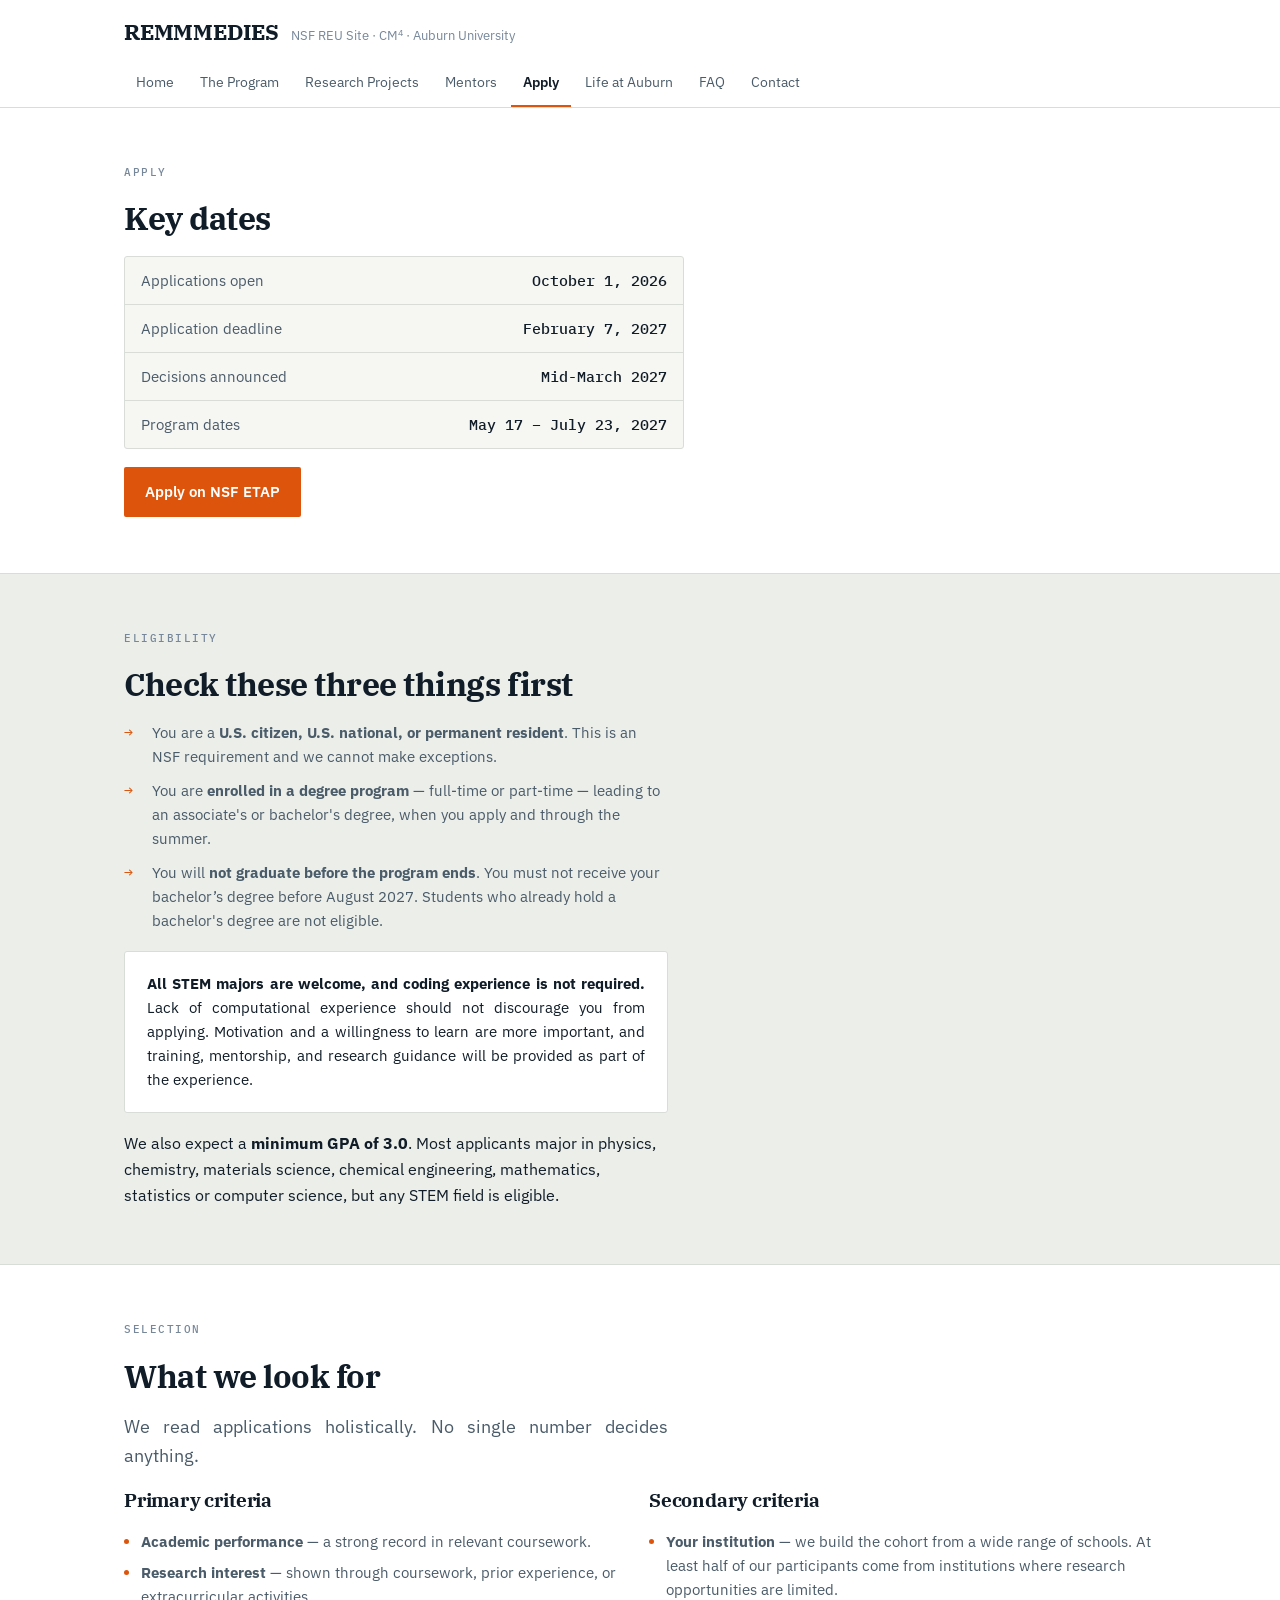
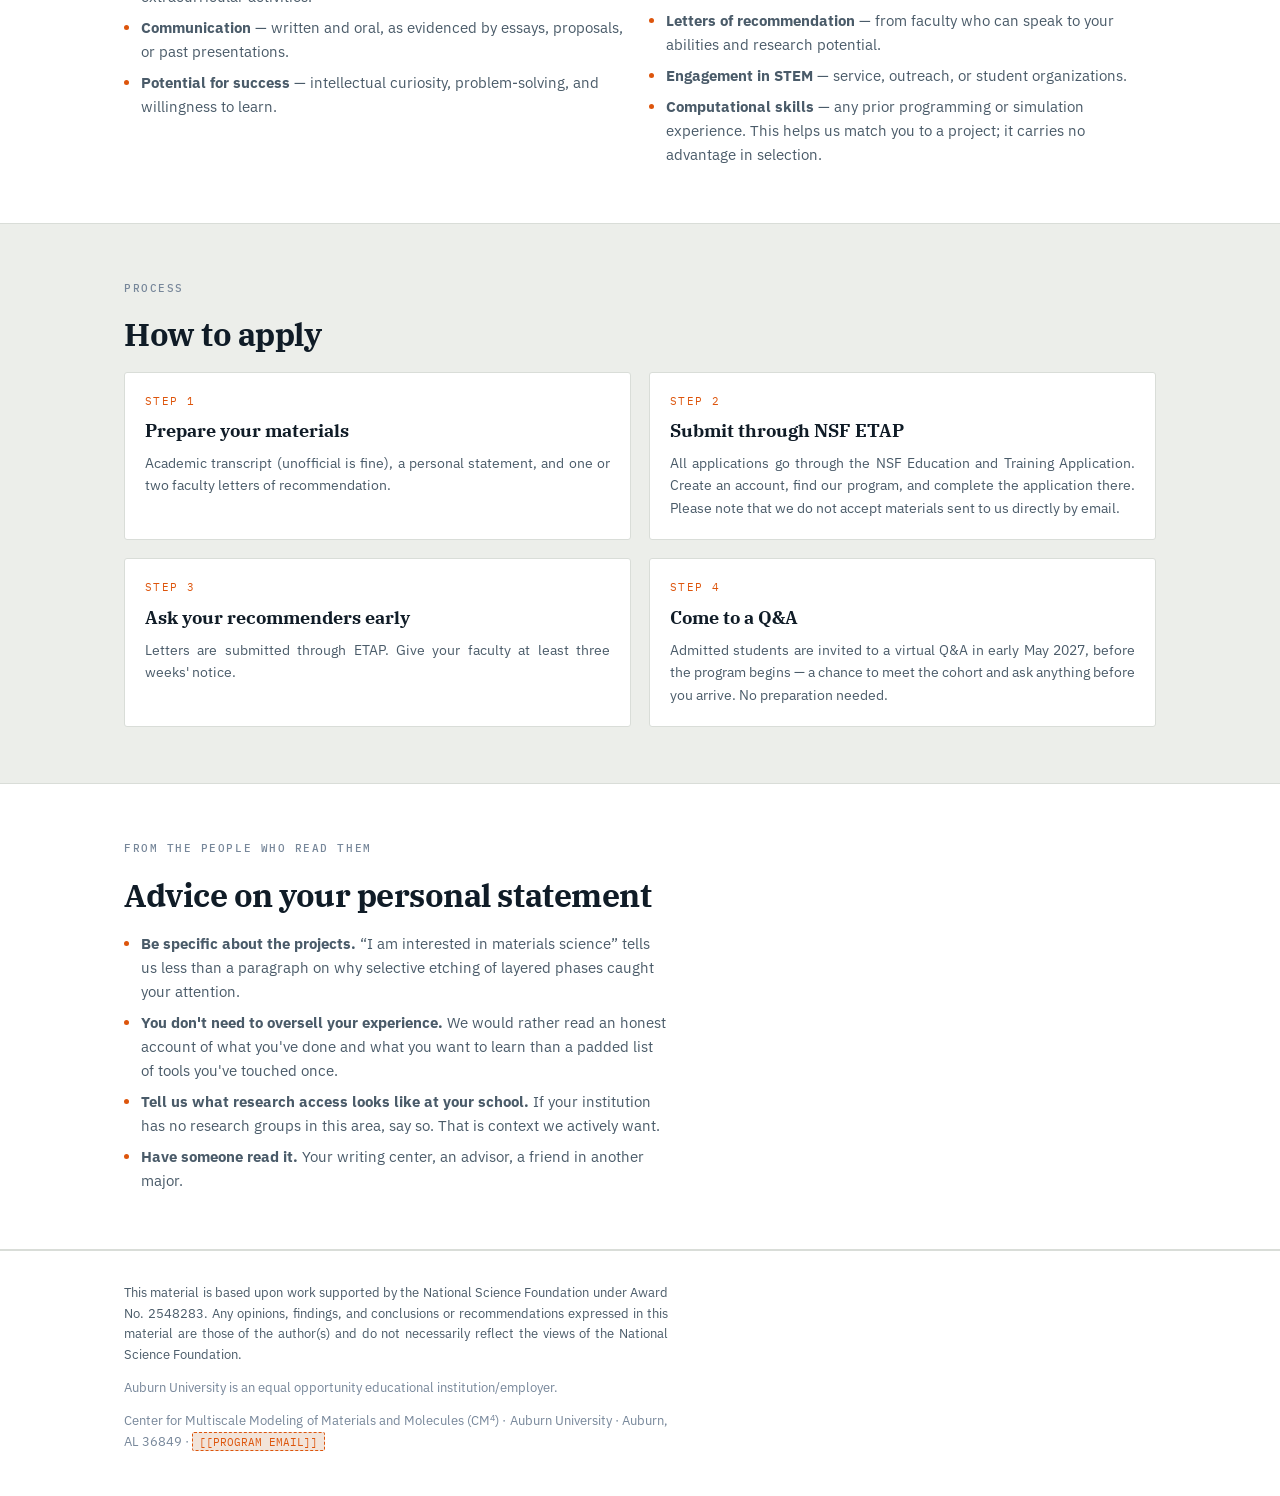
==== apply.html @ e607483a "Add files via upload" ====
<!doctype html>
<html lang="en">
<head>
<meta charset="utf-8">
<meta name="viewport" content="width=device-width, initial-scale=1">
<title>Apply · REMMMEDIES REU</title>
<meta name="description" content="Eligibility, selection criteria, key dates and how to apply through NSF ETAP.">
<meta property="og:title" content="Apply · REMMMEDIES REU">
<meta property="og:description" content="Eligibility, selection criteria, key dates and how to apply through NSF ETAP.">
<meta property="og:type" content="website">
<meta name="theme-color" content="#03244D">
<link rel="icon" href="assets/img/favicon.svg" type="image/svg+xml">
<link rel="preconnect" href="https://fonts.googleapis.com">
<link rel="preconnect" href="https://fonts.gstatic.com" crossorigin>
<link rel="stylesheet" href="https://fonts.googleapis.com/css2?family=IBM+Plex+Mono:wght@400;500;600&family=IBM+Plex+Sans:wght@400;500;600;700&family=IBM+Plex+Serif:wght@400;600;700&display=swap">
<link rel="stylesheet" href="assets/css/site.css">
</head>
<body>
<a class="skip" href="#main">Skip to content</a>
<header class="mast">
  <div class="mast-inner">
    <a class="brand" href="index.html">
      <span class="mark">REMMMEDIES</span>
      <span class="sub">NSF REU Site · CM<sup>4</sup> · Auburn University</span>
    </a>
    <nav class="tabs" aria-label="Main">
      <a href="index.html">Home</a>
      <a href="program.html">The Program</a>
      <a href="research.html">Research Projects</a>
      <a href="mentors.html">Mentors</a>
      <a href="apply.html" aria-current="page">Apply</a>
      <a href="life.html">Life at Auburn</a>
      <a href="faq.html">FAQ</a>
      <a href="contact.html">Contact</a>
    </nav>
  </div>
</header>
<main id="main">

<section class="band paper">
  <div class="wrap stack">
    <p class="eyebrow">Apply</p>
    <h1 class="sec">Key dates</h1>
    <div class="kv">
      <div><span class="k">Applications open</span><span class="v">October 1, 2026</span></div>
      <div><span class="k">Application deadline</span><span class="v">February 7, 2027</span></div>
      <div><span class="k">Decisions announced</span><span class="v">Mid-March 2027</span></div>
      <div><span class="k">Program dates</span><span class="v">May 17 &ndash; July 23, 2027</span></div>
    </div>
    <p><a class="btn btn-primary" href="[[ETAP LINK]]">Apply on NSF ETAP</a></p>
  </div>
</section>

<section class="band tint">
  <div class="wrap stack">
    <p class="eyebrow">Eligibility</p>
    <h2 class="sec">Check these three things first</h2>
    <ul class="tick">
      <li>You are a <strong>U.S. citizen, U.S. national, or permanent resident</strong>. This is an NSF requirement and we cannot make exceptions.</li>
      <li>You are <strong>enrolled in a degree program</strong> — full-time or part-time — leading to an associate's or bachelor's degree, when you apply and through the summer.</li>
      <li>You will <strong>not graduate before the program ends</strong>. You must not receive your bachelor&rsquo;s degree before August 2027. Students who already hold a bachelor's degree are not eligible.</li>
    </ul>
    <div class="callout narrow">
      <p><strong>All STEM majors are welcome, and coding experience is not required.</strong> Lack of computational experience should not discourage you from applying. Motivation and a willingness to learn are more important, and training, mentorship, and research guidance will be provided as part of the experience.</p>
    </div>
    <p class="narrow">We also expect a <strong>minimum GPA of 3.0</strong>. Most applicants major in physics, chemistry, materials science, chemical engineering, mathematics, statistics or computer science, but any STEM field is eligible.</p>
  </div>
</section>

<section class="band paper">
  <div class="wrap stack">
    <p class="eyebrow">Selection</p>
    <h2 class="sec">What we look for</h2>
    <p class="lede">We read applications holistically. No single number decides anything.</p>
    <div class="grid g2">
      <div class="stack">
        <h3 class="sub">Primary criteria</h3>
        <ul class="clean">
          <li><strong>Academic performance</strong> — a strong record in relevant coursework.</li>
          <li><strong>Research interest</strong> — shown through coursework, prior experience, or extracurricular activities.</li>
          <li><strong>Communication</strong> — written and oral, as evidenced by essays, proposals, or past presentations.</li>
          <li><strong>Potential for success</strong> — intellectual curiosity, problem-solving, and willingness to learn.</li>
        </ul>
      </div>
      <div class="stack">
        <h3 class="sub">Secondary criteria</h3>
        <ul class="clean">
          <li><strong>Your institution</strong> — we build the cohort from a wide range of schools. At least half of our participants come from institutions where research opportunities are limited.</li>
          <li><strong>Letters of recommendation</strong> — from faculty who can speak to your abilities and research potential.</li>
          <li><strong>Engagement in STEM</strong> — service, outreach, or student organizations.</li>
          <li><strong>Computational skills</strong> — any prior programming or simulation experience. This helps us match you to a project; it carries no advantage in selection.</li>
        </ul>
      </div>
    </div>
  </div>
</section>

<section class="band tint">
  <div class="wrap stack">
    <p class="eyebrow">Process</p>
    <h2 class="sec">How to apply</h2>
    <div class="grid g2">
      <div class="proj"><p class="num">STEP 1</p><h3>Prepare your materials</h3><p class="d">Academic transcript (unofficial is fine), a personal statement, and one or two faculty letters of recommendation.</p></div>
      <div class="proj"><p class="num">STEP 2</p><h3>Submit through NSF ETAP</h3><p class="d">All applications go through the NSF Education and Training Application. Create an account, find our program, and complete the application there. Please note that we do not accept materials sent to us directly by email.</p></div>
      <div class="proj"><p class="num">STEP 3</p><h3>Ask your recommenders early</h3><p class="d">Letters are submitted through ETAP. Give your faculty at least three weeks' notice.</p></div>
      <div class="proj"><p class="num">STEP 4</p><h3>Come to a Q&amp;A</h3><p class="d">Admitted students are invited to a virtual Q&amp;A in early May 2027, before the program begins &mdash; a chance to meet the cohort and ask anything before you arrive. No preparation needed.</p></div>
    </div>
  </div>
</section>

<section class="band paper">
  <div class="wrap stack narrow">
    <p class="eyebrow">From the people who read them</p>
    <h2 class="sec">Advice on your personal statement</h2>
    <ul class="clean">
      <li><strong>Be specific about the projects.</strong> &ldquo;I am interested in materials science&rdquo; tells us less than a paragraph on why selective etching of layered phases caught your attention.</li>
      <li><strong>You don't need to oversell your experience.</strong> We would rather read an honest account of what you've done and what you want to learn than a padded list of tools you've touched once.</li>
      <li><strong>Tell us what research access looks like at your school.</strong> If your institution has no research groups in this area, say so. That is context we actively want.</li>
      <li><strong>Have someone read it.</strong> Your writing center, an advisor, a friend in another major.</li>
    </ul>
  </div>
</section>
</main>
<footer class="site">
  <div class="wrap">
    <p class="ack">This material is based upon work supported by the National Science Foundation under Award No. 2548283. Any opinions, findings, and conclusions or recommendations expressed in this material are those of the author(s) and do not necessarily reflect the views of the National Science Foundation.</p>
    <p>Auburn University is an equal opportunity educational institution/employer.</p>
    <p>Center for Multiscale Modeling of Materials and Molecules (CM<sup>4</sup>) · Auburn University · Auburn, AL 36849 · <span class="ph">[[PROGRAM EMAIL]]</span></p>
  </div>
</footer>
</body>
</html>
---- assets/css/site.css ----
/* ==========================================================================
   REMMMEDIES REU — site styles
   Palette: Auburn navy #03244D, Auburn orange #DD550C, cool-neutral grounds.
   Type:    IBM Plex Serif (headings) / IBM Plex Sans (body) / IBM Plex Mono (data)
   Themes:  light by default, dark via prefers-color-scheme.
   ========================================================================== */

:root{
  --ground:#F6F6F3;
  --surface:#FFFFFF;
  --surface-2:#ECEEEA;
  --ink:#101C27;
  --ink-2:#4A5B69;
  --ink-3:#77879A;
  --navy:#03244D;
  --orange:#DD550C;
  --orange-hover:#C44A09;
  --orange-soft:#F2E4DA;
  --rule:#D9DDD8;
  --rule-strong:#B9C0BC;
  --hero-bg:#03244D;
  --link:#0C3A73;
  --maxw:1080px;
  /* one shared measure for every column of running text, so the text
     column is the same width on every page regardless of type size */
  --measure:34rem;
}

@media (prefers-color-scheme: dark){
  :root{
    --ground:#0B131A;
    --surface:#121C25;
    --surface-2:#182430;
    --ink:#E7ECEF;
    --ink-2:#A8B6C1;
    --ink-3:#7D8D9B;
    --navy:#8FB6E8;
    --orange:#FF8447;
    --orange-hover:#FF9A67;
    --orange-soft:#33221A;
    --rule:#243441;
    --rule-strong:#33475A;
    --hero-bg:#0A1E33;
    --link:#8FB6E8;
  }
}

*{box-sizing:border-box}

html{scroll-behavior:smooth}
@media (prefers-reduced-motion:reduce){
  html{scroll-behavior:auto}
  *{animation:none !important;transition:none !important}
}

body{
  margin:0;
  background:var(--ground);
  color:var(--ink);
  font-family:"IBM Plex Sans",-apple-system,BlinkMacSystemFont,"Segoe UI",Roboto,sans-serif;
  font-size:16px;
  line-height:1.6;
  -webkit-font-smoothing:antialiased;
}

h1,h2,h3,h4{
  font-family:"IBM Plex Serif",Georgia,"Times New Roman",serif;
  margin:0;line-height:1.2;text-wrap:balance;
}
p{margin:0}
img{max-width:100%;height:auto}

a{color:var(--link);text-decoration-thickness:1px;text-underline-offset:2px}
a:hover{text-decoration-thickness:2px}

:focus-visible{outline:2px solid var(--orange);outline-offset:3px;border-radius:2px}

.visually-hidden{
  position:absolute;width:1px;height:1px;padding:0;margin:-1px;
  overflow:hidden;clip:rect(0 0 0 0);white-space:nowrap;border:0;
}

.skip{
  position:absolute;left:-9999px;top:0;z-index:100;
  background:var(--orange);color:#fff;padding:10px 16px;font-weight:600;
}
.skip:focus{left:0}

/* Superscripts (CM4) sit inline without disturbing line height. */
sup{font-size:.72em;line-height:0;vertical-align:.42em}

/* ---------- layout helpers ---------- */
.wrap{max-width:var(--maxw);margin:0 auto;padding:0 24px}
.stack{display:flex;flex-direction:column;gap:18px}
.narrow{max-width:var(--measure)}
/* .narrow applied to the container itself would shrink .wrap and centre the
   whole section, pushing it inward from every other section's left edge.
   Keep the container full width and constrain its children instead. */
.wrap.narrow{max-width:var(--maxw)}
.wrap.narrow > *{max-width:var(--measure)}
.grid{display:grid;gap:18px}
.g2{grid-template-columns:1fr}
.g3{grid-template-columns:1fr}
.g4{grid-template-columns:repeat(2,1fr)}
@media(min-width:700px){
  .g2{grid-template-columns:1fr 1fr}
  .g3{grid-template-columns:repeat(3,1fr)}
}
@media(min-width:900px){
  .g4{grid-template-columns:repeat(4,1fr)}
}

.eyebrow{
  font-family:"IBM Plex Mono",ui-monospace,SFMono-Regular,Menlo,monospace;
  font-size:11px;font-weight:500;letter-spacing:.14em;
  text-transform:uppercase;color:var(--ink-3);
}
h1.sec,h2.sec{font-size:clamp(24px,3.2vw,32px);letter-spacing:-.015em}
h3.sub{font-size:19px;letter-spacing:-.01em}
.lede{font-size:18px;color:var(--ink-2);max-width:var(--measure)}
.fineprint{font-size:13px;color:var(--ink-3)}

/* Running prose is justified with hyphenation on, so every text block has the
   same flush right edge and blocks read as the same size page to page.
   Headings, labels, nav, tables and mono text stay ragged. */
.lede,
.narrow p,
.point p,
.proj .d,
.callout p,
details.faq p,
details.projdet p,
footer.site p{
  text-align:justify;
  text-justify:inter-word;
  hyphens:auto;
  -webkit-hyphens:auto;
}

/* ---------- masthead ---------- */
.mast{
  background:var(--surface);
  border-bottom:1px solid var(--rule);
  position:sticky;top:0;z-index:20;
}
.mast-inner{
  max-width:var(--maxw);margin:0 auto;padding:14px 24px 0;
  display:flex;flex-direction:column;gap:12px;
}
.brand{
  display:flex;align-items:baseline;gap:12px;flex-wrap:wrap;
  text-decoration:none;color:inherit;
}
.brand:hover{text-decoration:none}
.brand .mark{
  font-family:"IBM Plex Serif",serif;font-weight:700;font-size:22px;
  letter-spacing:-.01em;color:var(--ink);
}
.brand .sub{font-size:12.5px;color:var(--ink-3)}

nav.tabs{display:flex;gap:2px;overflow-x:auto;scrollbar-width:none;-webkit-overflow-scrolling:touch}
nav.tabs::-webkit-scrollbar{display:none}
nav.tabs a{
  font-size:14px;color:var(--ink-2);text-decoration:none;
  padding:10px 12px 11px;white-space:nowrap;
  border-bottom:2px solid transparent;
}
nav.tabs a:hover{color:var(--ink);text-decoration:none}
nav.tabs a[aria-current="page"]{color:var(--ink);border-bottom-color:var(--orange);font-weight:600}

/* ---------- bands ---------- */
.band{padding:56px 0;border-bottom:1px solid var(--rule)}
.band.tint{background:var(--surface-2)}
.band.paper{background:var(--surface)}

/* ---------- hero ---------- */
.hero{background:var(--hero-bg);border-bottom:1px solid var(--rule)}
.hero-inner{
  max-width:var(--maxw);margin:0 auto;padding:52px 24px 44px;
  display:grid;gap:34px;grid-template-columns:1fr;
}
@media(min-width:900px){
  .hero-inner{grid-template-columns:1.15fr .85fr;align-items:center;padding:64px 24px 56px}
}
.hero .eyebrow{color:#93B4D8}
.hero h1{font-size:clamp(38px,6vw,62px);letter-spacing:-.03em;color:#fff;line-height:1.02;margin-top:10px}
.hero .tag{font-size:19px;color:#CBDAEA;max-width:46ch;margin-top:14px}

.factline{
  display:flex;flex-wrap:wrap;gap:8px 10px;margin-top:22px;
  font-family:"IBM Plex Mono",monospace;font-size:12.5px;color:#A9C4DE;
}
.factline > span{background:rgba(255,255,255,.08);padding:5px 10px;border-radius:2px}
.hero .factline .ph{background:rgba(221,85,12,.18);color:#FFB489;border-color:#FFB489}

.cta-row{display:flex;flex-wrap:wrap;gap:12px;margin-top:26px}

.btn{
  display:inline-block;font-size:14.5px;font-weight:600;font-family:inherit;
  padding:12px 20px;border-radius:2px;text-decoration:none;
  border:1px solid transparent;cursor:pointer;
}
.btn:hover{text-decoration:none}
.btn-primary{background:var(--orange);color:#fff}
.btn-primary:hover{background:var(--orange-hover);color:#fff}
.btn-ghost{background:transparent;color:#fff;border-color:rgba(255,255,255,.45)}
.btn-ghost:hover{background:rgba(255,255,255,.1);color:#fff}

/* ---------- hero artwork ---------- */
.heroart{margin:0;display:flex;flex-direction:column;gap:10px}
.heroart img{
  display:block;width:100%;height:auto;border-radius:3px;
  border:1px solid rgba(255,255,255,.14);
  box-shadow:0 18px 40px -22px rgba(0,0,0,.75);
}
.heroart figcaption{
  font-family:"IBM Plex Mono",monospace;font-size:11.5px;line-height:1.5;
  color:#8FAECD;
}

/* ---------- scale ladder ---------- */
.ladder{
  border:1px solid rgba(255,255,255,.16);
  background:rgba(255,255,255,.04);
  padding:20px;border-radius:3px;
}
.ladder .cap{
  font-family:"IBM Plex Mono",monospace;font-size:10.5px;letter-spacing:.12em;
  text-transform:uppercase;color:#8FAECD;margin-bottom:14px;
}
.rung{
  display:grid;grid-template-columns:74px 1fr;gap:12px;align-items:center;
  padding:9px 0;border-top:1px solid rgba(255,255,255,.1);
}
.rung:first-of-type{border-top:0}
.rung .u{font-family:"IBM Plex Mono",monospace;font-size:11.5px;color:#8FAECD;text-align:right}
.rung .m{font-size:13.5px;color:#E4EDF6}
.rung .m em{
  display:block;font-style:normal;font-size:11.5px;color:#93B4D8;
  font-family:"IBM Plex Mono",monospace;
}

/* ---------- stats ---------- */
.stat{border-top:2px solid var(--orange);padding-top:12px;display:flex;flex-direction:column}
.stat .n{
  font-family:"IBM Plex Serif",serif;font-size:30px;font-weight:700;
  letter-spacing:-.02em;font-variant-numeric:tabular-nums;
}
.stat .l{font-size:13.5px;color:var(--ink-2);margin-top:2px}

/* ---------- points ---------- */
.point{display:flex;flex-direction:column;gap:7px}
.point h3{font-size:18px;letter-spacing:-.01em}
.point p{font-size:14.5px;color:var(--ink-2)}

/* ---------- project / step cards ---------- */
.proj{
  background:var(--surface);border:1px solid var(--rule);border-radius:3px;
  padding:20px;display:flex;flex-direction:column;gap:10px;
}
.band.paper .proj{background:var(--ground)}
.proj .num{font-family:"IBM Plex Mono",monospace;font-size:11px;letter-spacing:.12em;color:var(--orange)}
.proj h3{font-size:17.5px;line-height:1.25}
.proj .who{font-size:13px;color:var(--ink-2)}
.proj .meth{font-family:"IBM Plex Mono",monospace;font-size:11.5px;color:var(--ink-3);line-height:1.5}
.proj .d{font-size:14px;color:var(--ink-2)}

/* Uniform card headers: reserve two lines for the title, the mentor list and
   the methods line, so every collapsed card is the same height and the
   "Project details" toggles line up across the grid. */
.projgrid .proj h3{min-height:2.5em}
.projgrid .proj .who{min-height:3.2em}
.projgrid .proj .meth{min-height:3em}
.projgrid .proj > details{margin-top:auto}

/* Project cards size to their own content, so expanding one does not stretch
   its neighbour in the same grid row. */
.projgrid{align-items:start}

/* Collapsible project descriptions — native <details>, no JavaScript. */
details.projdet summary{
  cursor:pointer;list-style:none;
  display:inline-flex;align-items:center;gap:7px;
  font-family:"IBM Plex Mono",monospace;font-size:11px;font-weight:500;
  letter-spacing:.12em;text-transform:uppercase;color:var(--orange);
  padding:2px 0;
}
details.projdet summary::-webkit-details-marker{display:none}
details.projdet summary::after{
  content:"+";font-size:15px;line-height:1;font-weight:400;
  position:relative;top:-1px;
}
details.projdet[open] summary::after{content:"\2013"}
details.projdet summary:hover{text-decoration:underline;text-underline-offset:3px}
details.projdet[open] summary{margin-bottom:12px}
details.projdet .d + .d{margin-top:10px}

/* ---------- people ---------- */
.peoplecol{display:flex;flex-direction:column}
.person{display:flex;gap:14px;align-items:flex-start;padding:14px 0;border-top:1px solid var(--rule)}
.person:first-child{border-top:0}
.avatar{
  width:44px;height:44px;flex:none;border-radius:50%;
  background:var(--surface-2);border:1px solid var(--rule-strong);
  display:grid;place-items:center;
  font-family:"IBM Plex Mono",monospace;font-size:13px;font-weight:600;color:var(--ink-3);
}
.band.tint .avatar{background:var(--surface)}
.pbody{display:flex;flex-direction:column}
.person .nm{font-weight:600;font-size:15px}
.person .rl{font-size:13px;color:var(--ink-3)}
.person .bi{font-size:13.5px;color:var(--ink-2);margin-top:4px}

.lead-card{
  background:var(--surface);border:1px solid var(--rule);
  border-left:3px solid var(--orange);border-radius:2px;padding:16px 18px;
}
.lead-card .nm{font-weight:600;font-size:15px}
.lead-card .role{
  color:var(--orange);font-family:"IBM Plex Mono",monospace;font-size:11.5px;
  letter-spacing:.08em;text-transform:uppercase;margin:4px 0 8px;
}
.lead-card .bi{font-size:13.5px;color:var(--ink-2)}

/* ---------- tables ---------- */
.tablewrap{overflow-x:auto;border:1px solid var(--rule);border-radius:3px;background:var(--surface)}
.band.paper .tablewrap{background:var(--ground)}
table{border-collapse:collapse;width:100%;min-width:600px;font-size:14px}
th,td{text-align:left;padding:10px 14px;border-bottom:1px solid var(--rule);vertical-align:top}
thead th{
  font-family:"IBM Plex Mono",monospace;font-size:11px;letter-spacing:.1em;
  text-transform:uppercase;color:var(--ink-3);font-weight:500;background:var(--surface-2);
}
tbody tr:last-child td{border-bottom:0}
td.wk{font-family:"IBM Plex Mono",monospace;color:var(--ink-3);font-variant-numeric:tabular-nums;width:64px}

/* ---------- key / value ---------- */
.kv{
  border:1px solid var(--rule);border-radius:3px;background:var(--surface);
  max-width:560px;display:flex;flex-direction:column;
}
.band.paper .kv{background:var(--ground)}
.kv > div{
  display:flex;justify-content:space-between;gap:16px;
  padding:12px 16px;border-bottom:1px solid var(--rule);font-size:14.5px;
}
.kv > div:last-child{border-bottom:0}
.kv .k{color:var(--ink-2)}
.kv .v{font-family:"IBM Plex Mono",monospace;font-weight:500;text-align:right}

/* ---------- lists ---------- */
ul.clean{margin:0;padding-left:1.1em;display:flex;flex-direction:column;gap:7px;font-size:15px;color:var(--ink-2)}
ul.clean li::marker{color:var(--orange)}

ul.tick{list-style:none;margin:0;padding:0;display:flex;flex-direction:column;gap:10px;font-size:15px;max-width:var(--measure)}
ul.tick li{position:relative;padding-left:28px;color:var(--ink-2)}
ul.tick li::before{
  content:"\2192";position:absolute;left:0;top:0;
  color:var(--orange);font-family:"IBM Plex Mono",monospace;
}

/* ---------- callouts ---------- */
.callout{background:var(--surface);border:1px solid var(--rule);border-radius:3px;padding:20px 22px;font-size:15px}
.band.paper .callout{background:var(--ground)}
.callout.warm{background:var(--orange-soft);border-color:transparent;color:var(--ink)}
.callout .d{font-size:14px;color:var(--ink-2);margin-top:10px}
.bigmono{font-size:19px;font-family:"IBM Plex Mono",monospace;margin-top:6px;display:inline-block}
.addr{font-size:14.5px;color:var(--ink-2);margin-top:6px}

/* ---------- FAQ ---------- */
.faqlist{max-width:var(--measure)}
details.faq{border-bottom:1px solid var(--rule)}
details.faq summary{
  cursor:pointer;padding:14px 0;font-weight:600;font-size:15.5px;list-style:none;
  display:flex;justify-content:space-between;gap:16px;align-items:baseline;
}
details.faq summary::-webkit-details-marker{display:none}
details.faq summary::after{
  content:"+";font-family:"IBM Plex Mono",monospace;color:var(--orange);
  font-weight:400;font-size:17px;
}
details.faq[open] summary::after{content:"\2013"}
details.faq p{padding:0 0 16px;font-size:14.5px;color:var(--ink-2)}

/* ---------- CTA band ---------- */
.ctaband{background:var(--hero-bg);padding:48px 0;text-align:center}
.ctaband .wrap{align-items:center}
.ctaband h2{color:#fff;font-size:26px}
.ctaband p{color:#BCD1E6;font-size:15px}

/* ---------- placeholders ----------
   Every [[TOKEN]] left in the site is wrapped in .ph so it is impossible to
   miss. Delete this rule once all placeholders are filled in — or better,
   just make sure none remain.                                              */
.ph{
  font-family:"IBM Plex Mono",monospace;font-size:.88em;
  background:var(--orange-soft);color:var(--orange);
  padding:1px 6px;border-radius:2px;border:1px dashed var(--orange);
  white-space:nowrap;
}

/* ---------- footer ---------- */
footer.site{
  background:var(--surface);border-top:1px solid var(--rule);
  padding:32px 0 44px;font-size:13px;color:var(--ink-3);
}
footer.site .wrap{display:flex;flex-direction:column;gap:12px}
footer.site p{max-width:var(--measure)}
footer.site .ack{color:var(--ink-2)}

/* ---------- 404 ---------- */
.notfound{padding:90px 0;text-align:center}
.notfound h1{font-size:clamp(30px,6vw,52px);letter-spacing:-.02em}
.notfound p{color:var(--ink-2);margin-top:12px}
.notfound .cta-row{justify-content:center}

/* ---------- print ---------- */
@media print{
  .mast,.ctaband,.skip{display:none}
  body{background:#fff;color:#000}
  .band{border:0;padding:20px 0}
}
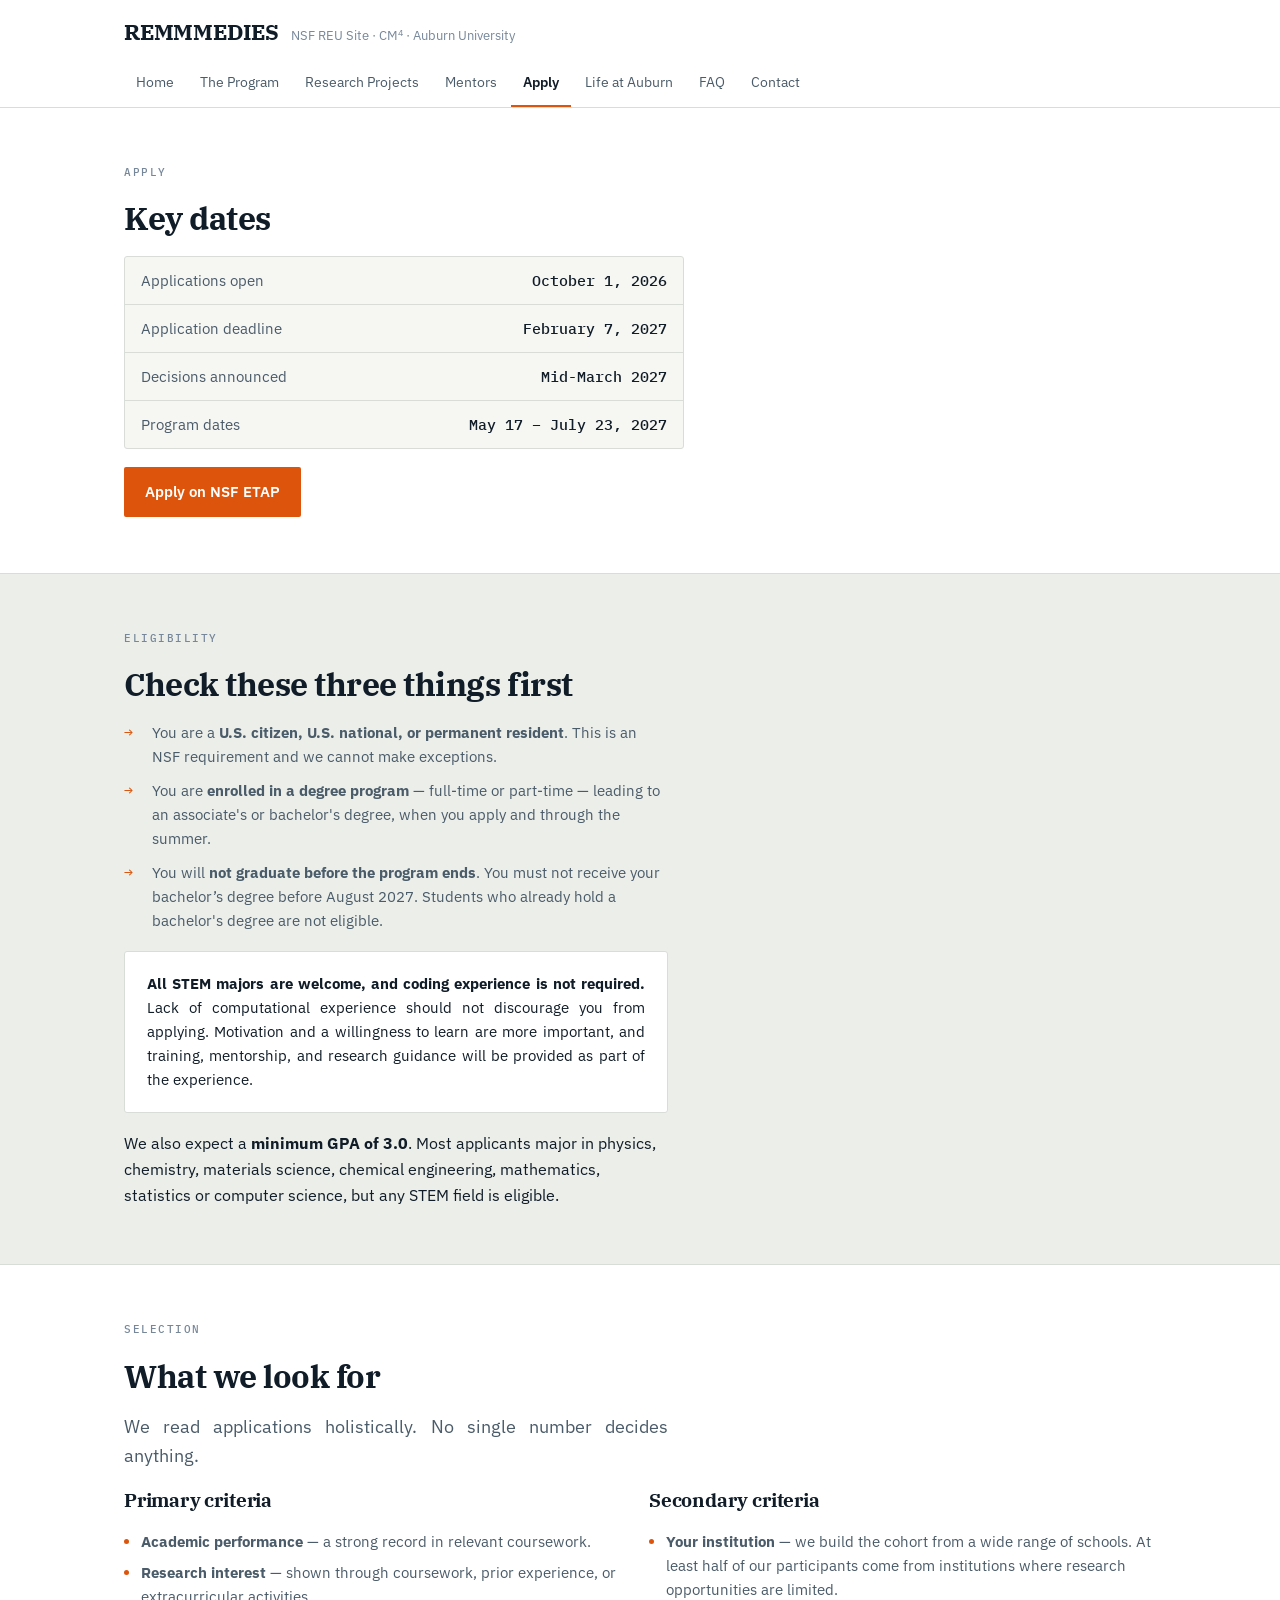
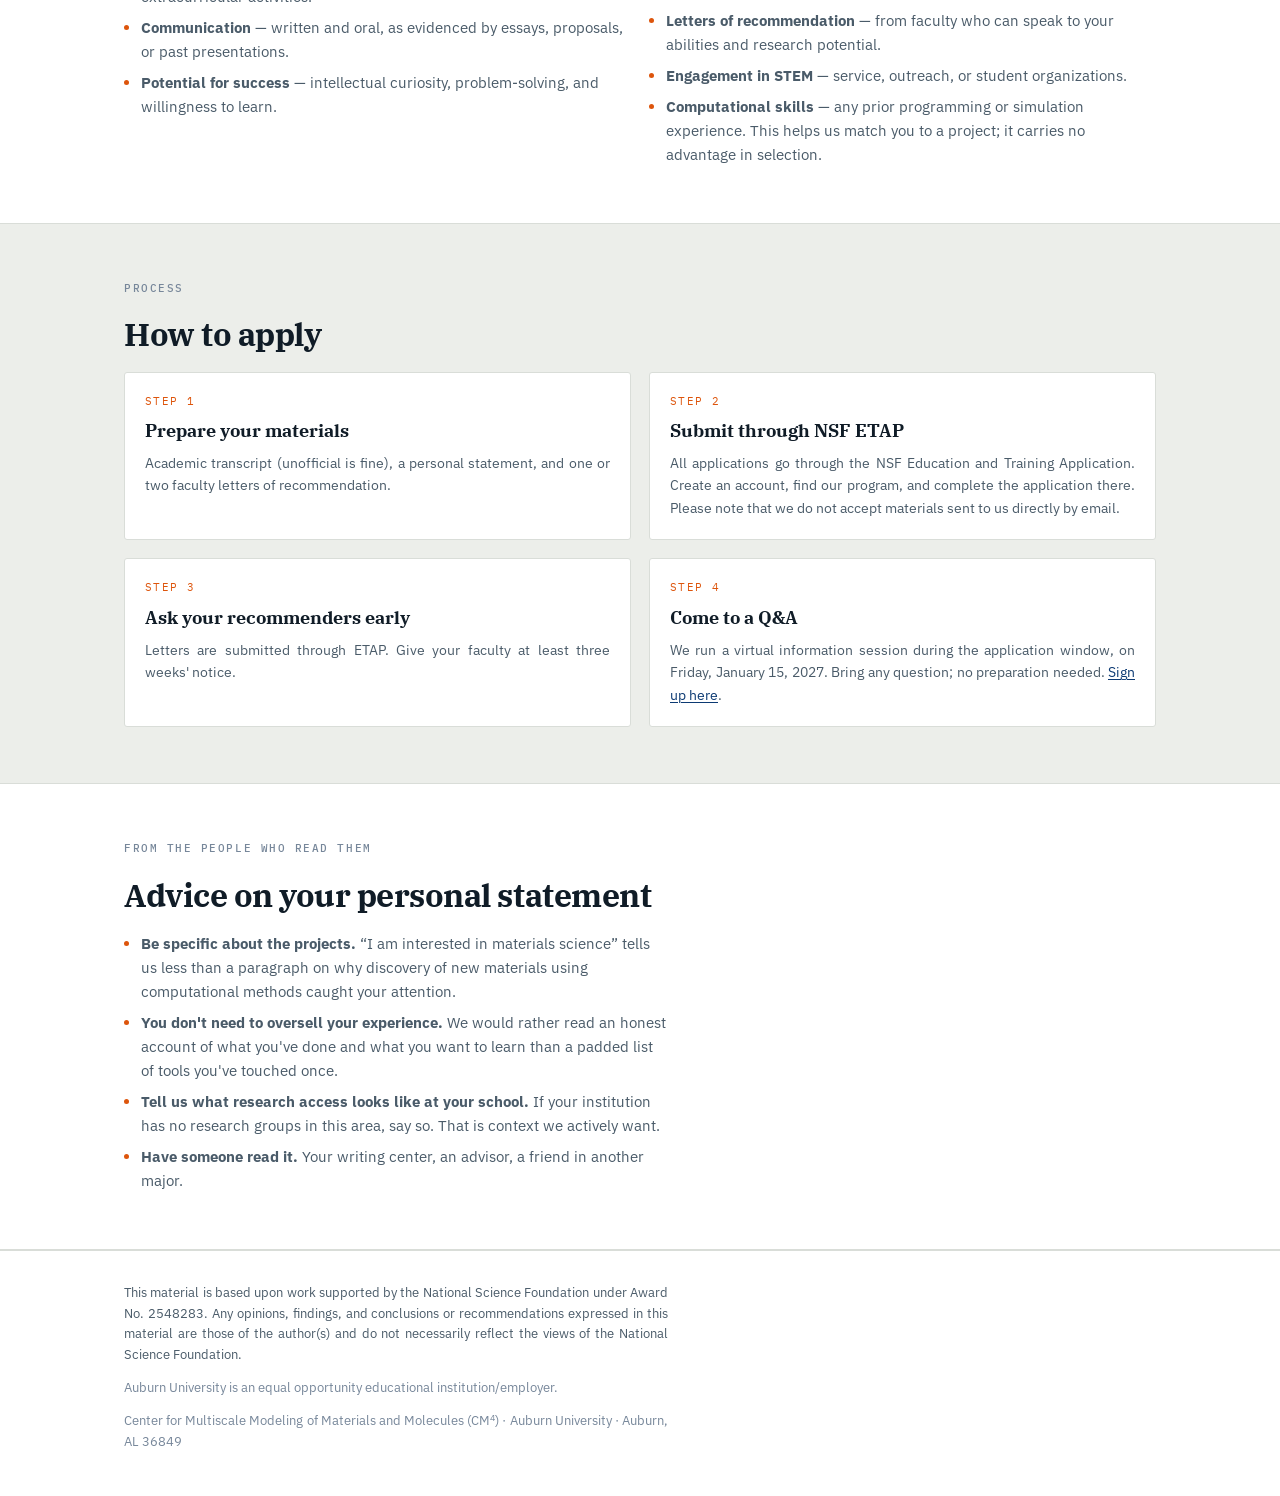
==== commit a27be987: "Add files via upload" ====
--- a/apply.html
+++ b/apply.html
@@ -103,7 +103,7 @@
       <div class="proj"><p class="num">STEP 1</p><h3>Prepare your materials</h3><p class="d">Academic transcript (unofficial is fine), a personal statement, and one or two faculty letters of recommendation.</p></div>
       <div class="proj"><p class="num">STEP 2</p><h3>Submit through NSF ETAP</h3><p class="d">All applications go through the NSF Education and Training Application. Create an account, find our program, and complete the application there. Please note that we do not accept materials sent to us directly by email.</p></div>
       <div class="proj"><p class="num">STEP 3</p><h3>Ask your recommenders early</h3><p class="d">Letters are submitted through ETAP. Give your faculty at least three weeks' notice.</p></div>
-      <div class="proj"><p class="num">STEP 4</p><h3>Come to a Q&amp;A</h3><p class="d">Admitted students are invited to a virtual Q&amp;A in early May 2027, before the program begins &mdash; a chance to meet the cohort and ask anything before you arrive. No preparation needed.</p></div>
+      <div class="proj"><p class="num">STEP 4</p><h3>Come to a Q&amp;A</h3><p class="d">We run a virtual information session during the application window, on Friday, January 15, 2027. Bring any question; no preparation needed. <a href="https://auburn.qualtrics.com/jfe/form/SV_bDFC5hI9jSDScSy">Sign up here</a>.</p></div>
     </div>
   </div>
 </section>
@@ -113,7 +113,7 @@
     <p class="eyebrow">From the people who read them</p>
     <h2 class="sec">Advice on your personal statement</h2>
     <ul class="clean">
-      <li><strong>Be specific about the projects.</strong> &ldquo;I am interested in materials science&rdquo; tells us less than a paragraph on why selective etching of layered phases caught your attention.</li>
+      <li><strong>Be specific about the projects.</strong> &ldquo;I am interested in materials science&rdquo; tells us less than a paragraph on why discovery of new materials using computational methods caught your attention.</li>
       <li><strong>You don't need to oversell your experience.</strong> We would rather read an honest account of what you've done and what you want to learn than a padded list of tools you've touched once.</li>
       <li><strong>Tell us what research access looks like at your school.</strong> If your institution has no research groups in this area, say so. That is context we actively want.</li>
       <li><strong>Have someone read it.</strong> Your writing center, an advisor, a friend in another major.</li>
@@ -125,7 +125,7 @@
   <div class="wrap">
     <p class="ack">This material is based upon work supported by the National Science Foundation under Award No. 2548283. Any opinions, findings, and conclusions or recommendations expressed in this material are those of the author(s) and do not necessarily reflect the views of the National Science Foundation.</p>
     <p>Auburn University is an equal opportunity educational institution/employer.</p>
-    <p>Center for Multiscale Modeling of Materials and Molecules (CM<sup>4</sup>) · Auburn University · Auburn, AL 36849 · <span class="ph">[[PROGRAM EMAIL]]</span></p>
+    <p>Center for Multiscale Modeling of Materials and Molecules (CM<sup>4</sup>) · Auburn University · Auburn, AL 36849</p>
   </div>
 </footer>
 </body>
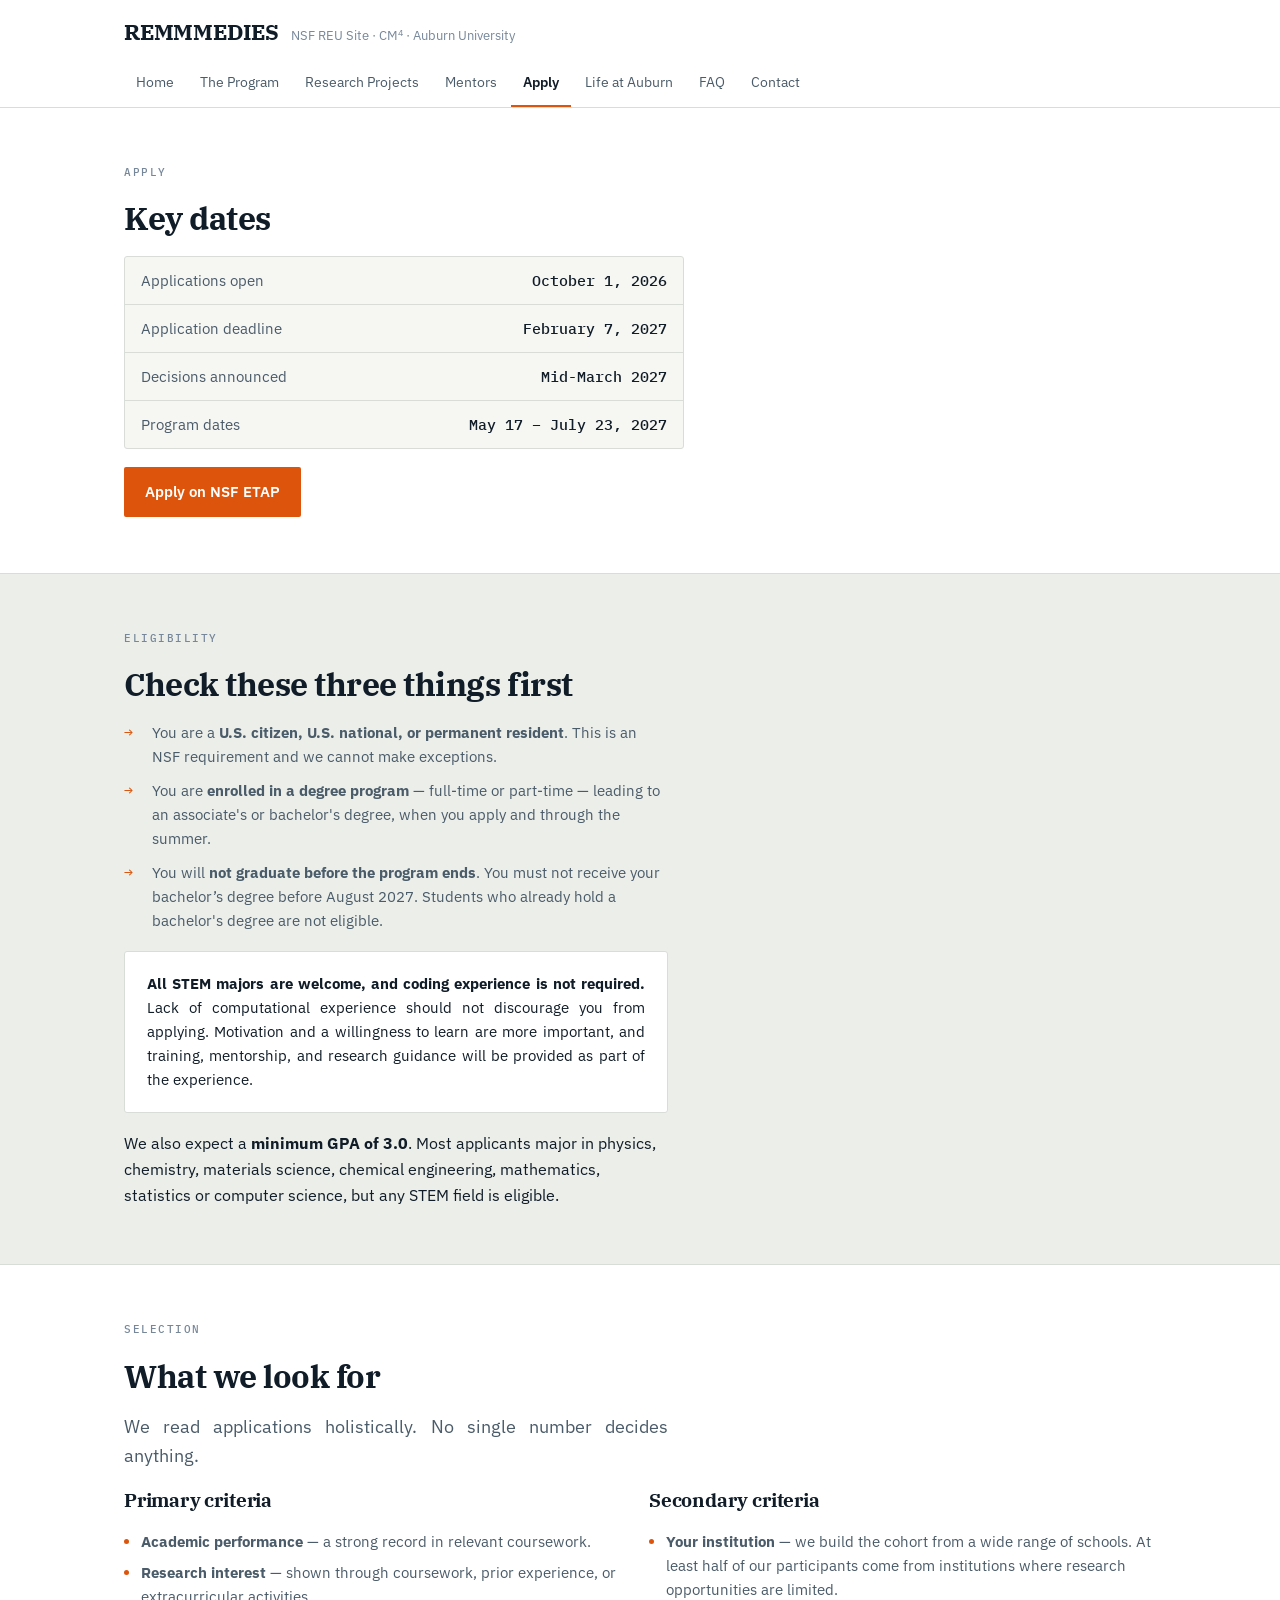
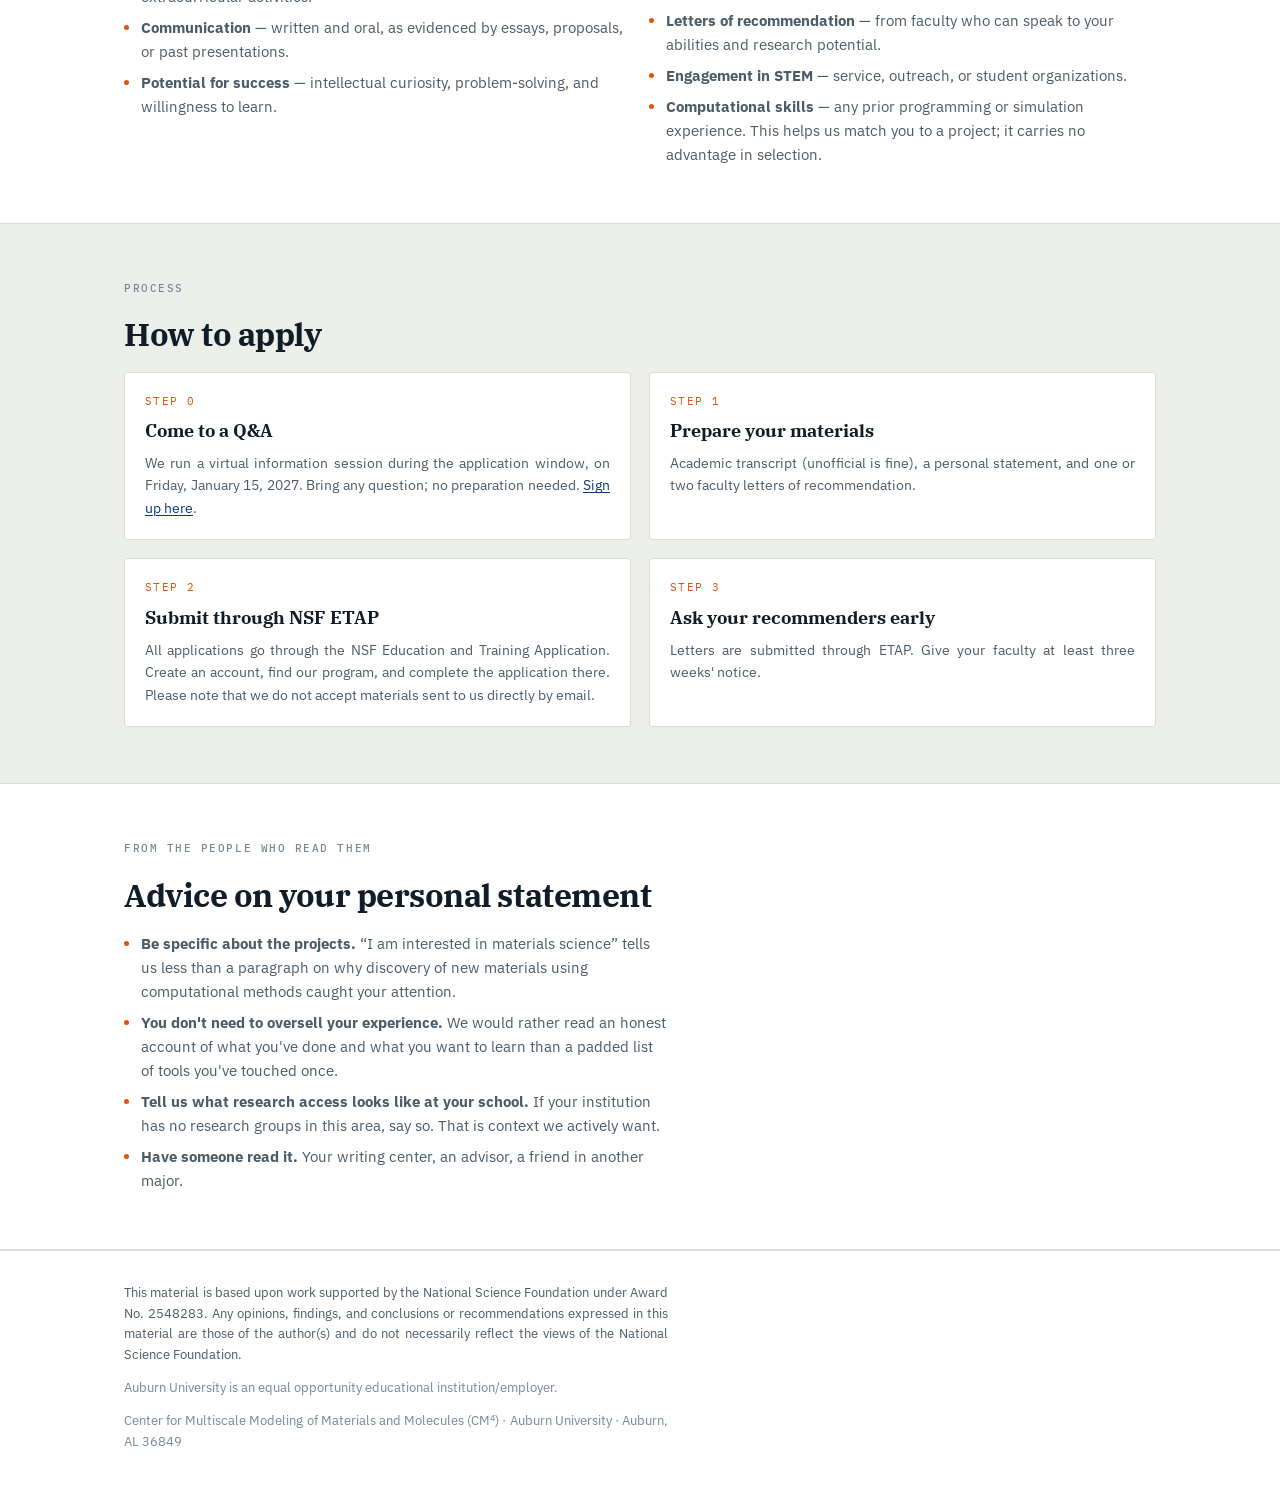
==== commit 7040d677: "Add files via upload" ====
--- a/apply.html
+++ b/apply.html
@@ -100,10 +100,10 @@
     <p class="eyebrow">Process</p>
     <h2 class="sec">How to apply</h2>
     <div class="grid g2">
+      <div class="proj"><p class="num">STEP 0</p><h3>Come to a Q&amp;A</h3><p class="d">We run a virtual information session during the application window, on Friday, January 15, 2027. Bring any question; no preparation needed. <a href="https://auburn.qualtrics.com/jfe/form/SV_bDFC5hI9jSDScSy">Sign up here</a>.</p></div>
       <div class="proj"><p class="num">STEP 1</p><h3>Prepare your materials</h3><p class="d">Academic transcript (unofficial is fine), a personal statement, and one or two faculty letters of recommendation.</p></div>
       <div class="proj"><p class="num">STEP 2</p><h3>Submit through NSF ETAP</h3><p class="d">All applications go through the NSF Education and Training Application. Create an account, find our program, and complete the application there. Please note that we do not accept materials sent to us directly by email.</p></div>
       <div class="proj"><p class="num">STEP 3</p><h3>Ask your recommenders early</h3><p class="d">Letters are submitted through ETAP. Give your faculty at least three weeks' notice.</p></div>
-      <div class="proj"><p class="num">STEP 4</p><h3>Come to a Q&amp;A</h3><p class="d">We run a virtual information session during the application window, on Friday, January 15, 2027. Bring any question; no preparation needed. <a href="https://auburn.qualtrics.com/jfe/form/SV_bDFC5hI9jSDScSy">Sign up here</a>.</p></div>
     </div>
   </div>
 </section>
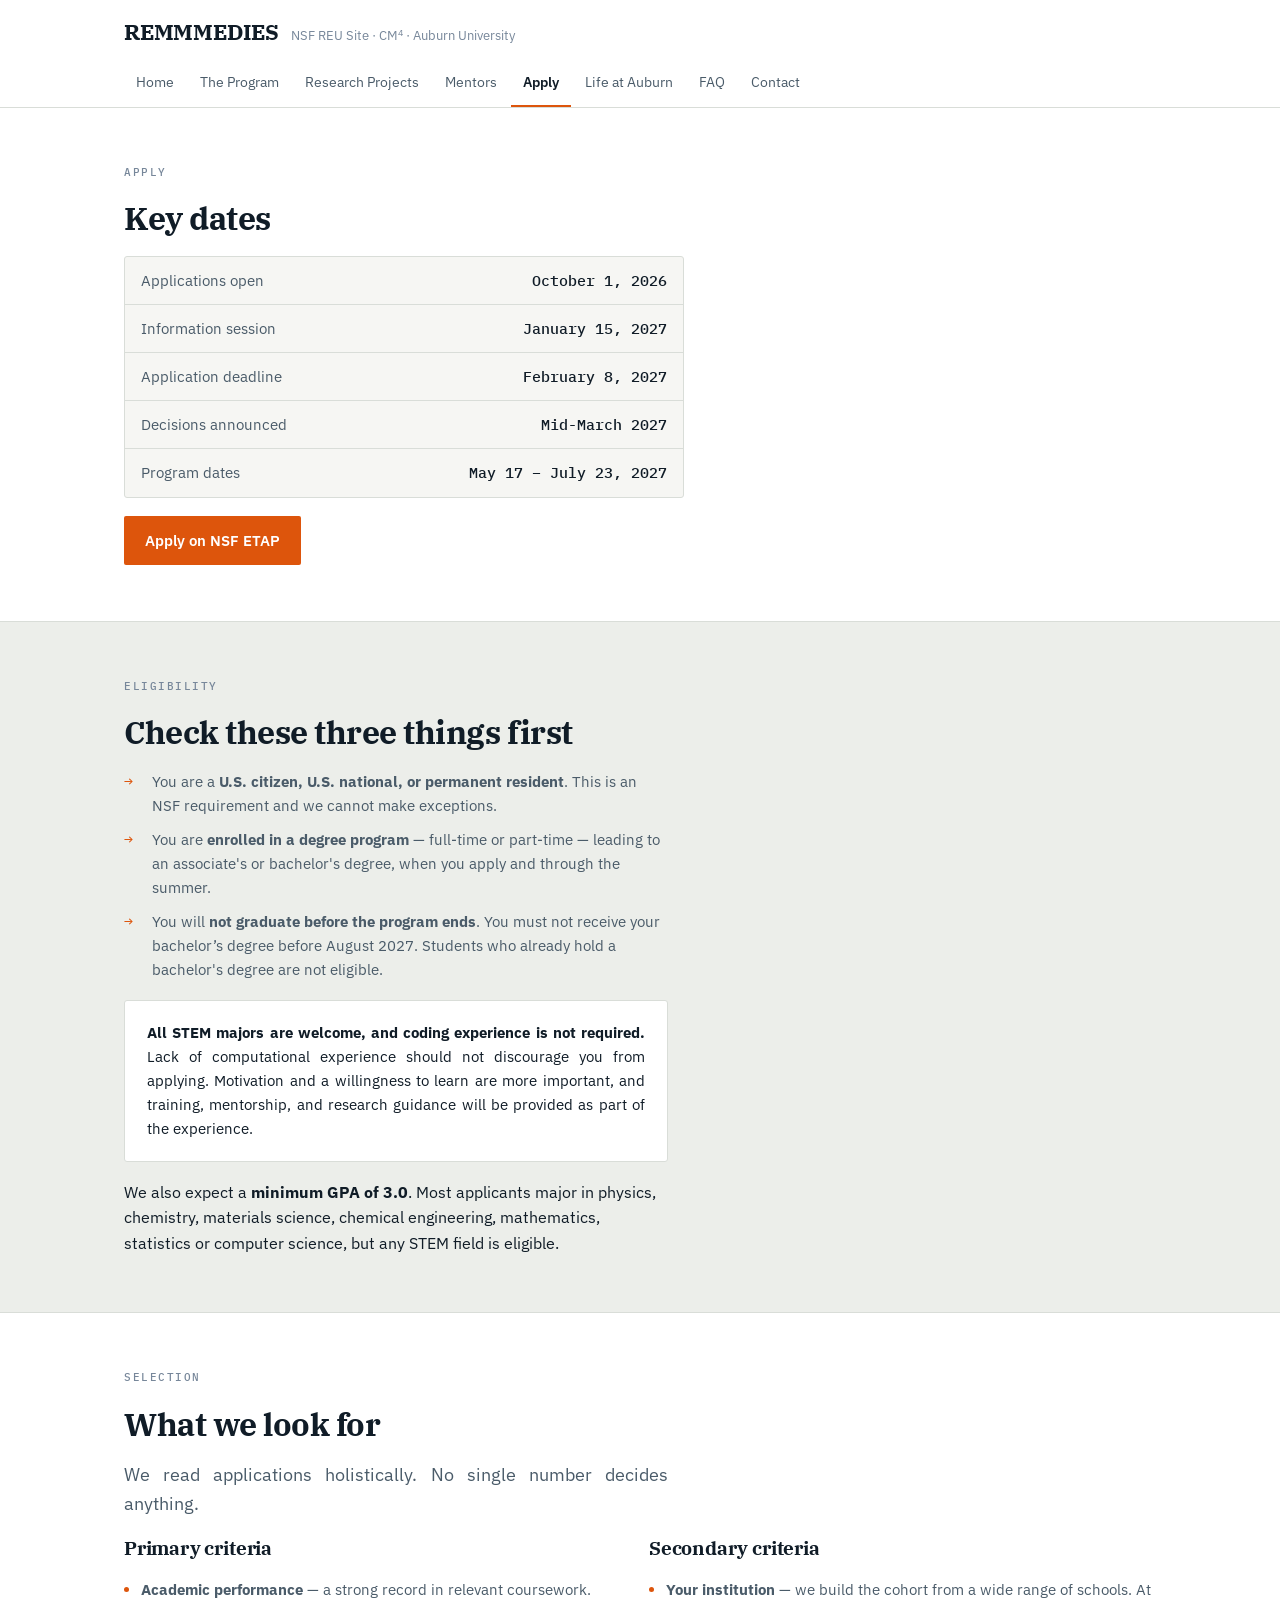
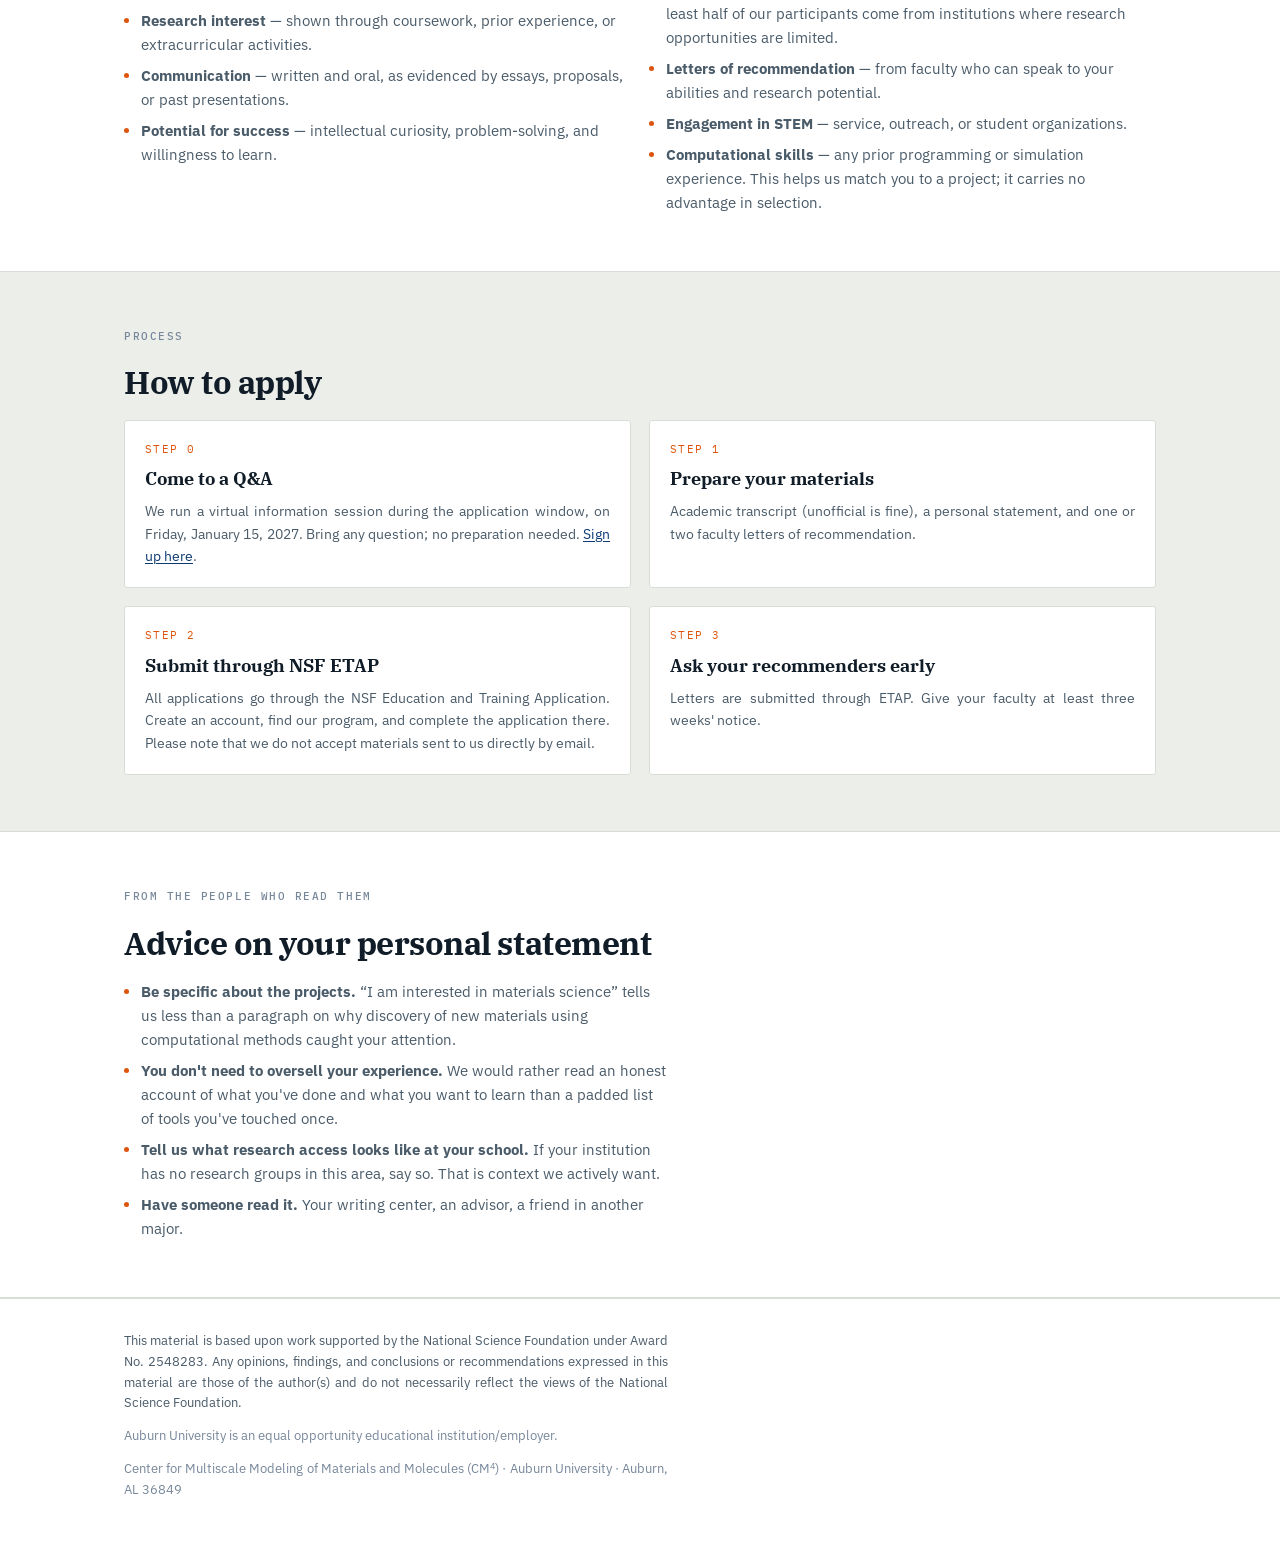
==== commit 800a7525: "Add files via upload" ====
--- a/apply.html
+++ b/apply.html
@@ -43,7 +43,8 @@
     <h1 class="sec">Key dates</h1>
     <div class="kv">
       <div><span class="k">Applications open</span><span class="v">October 1, 2026</span></div>
-      <div><span class="k">Application deadline</span><span class="v">February 7, 2027</span></div>
+      <div><span class="k">Information session</span><span class="v">January 15, 2027</span></div>
+      <div><span class="k">Application deadline</span><span class="v">February 8, 2027</span></div>
       <div><span class="k">Decisions announced</span><span class="v">Mid-March 2027</span></div>
       <div><span class="k">Program dates</span><span class="v">May 17 &ndash; July 23, 2027</span></div>
     </div>
--- a/assets/css/site.css
+++ b/assets/css/site.css
@@ -117,6 +117,9 @@
 }
 h1.sec,h2.sec{font-size:clamp(24px,3.2vw,32px);letter-spacing:-.015em}
 h3.sub{font-size:19px;letter-spacing:-.01em}
+/* A longer heading that should sit over its own text column rather than span
+   the full page width. */
+h1.sec-sm,h2.sec-sm{font-size:clamp(20px,2.3vw,25px);line-height:1.25}
 .lede{font-size:18px;color:var(--ink-2);max-width:var(--measure)}
 .fineprint{font-size:13px;color:var(--ink-3)}
 
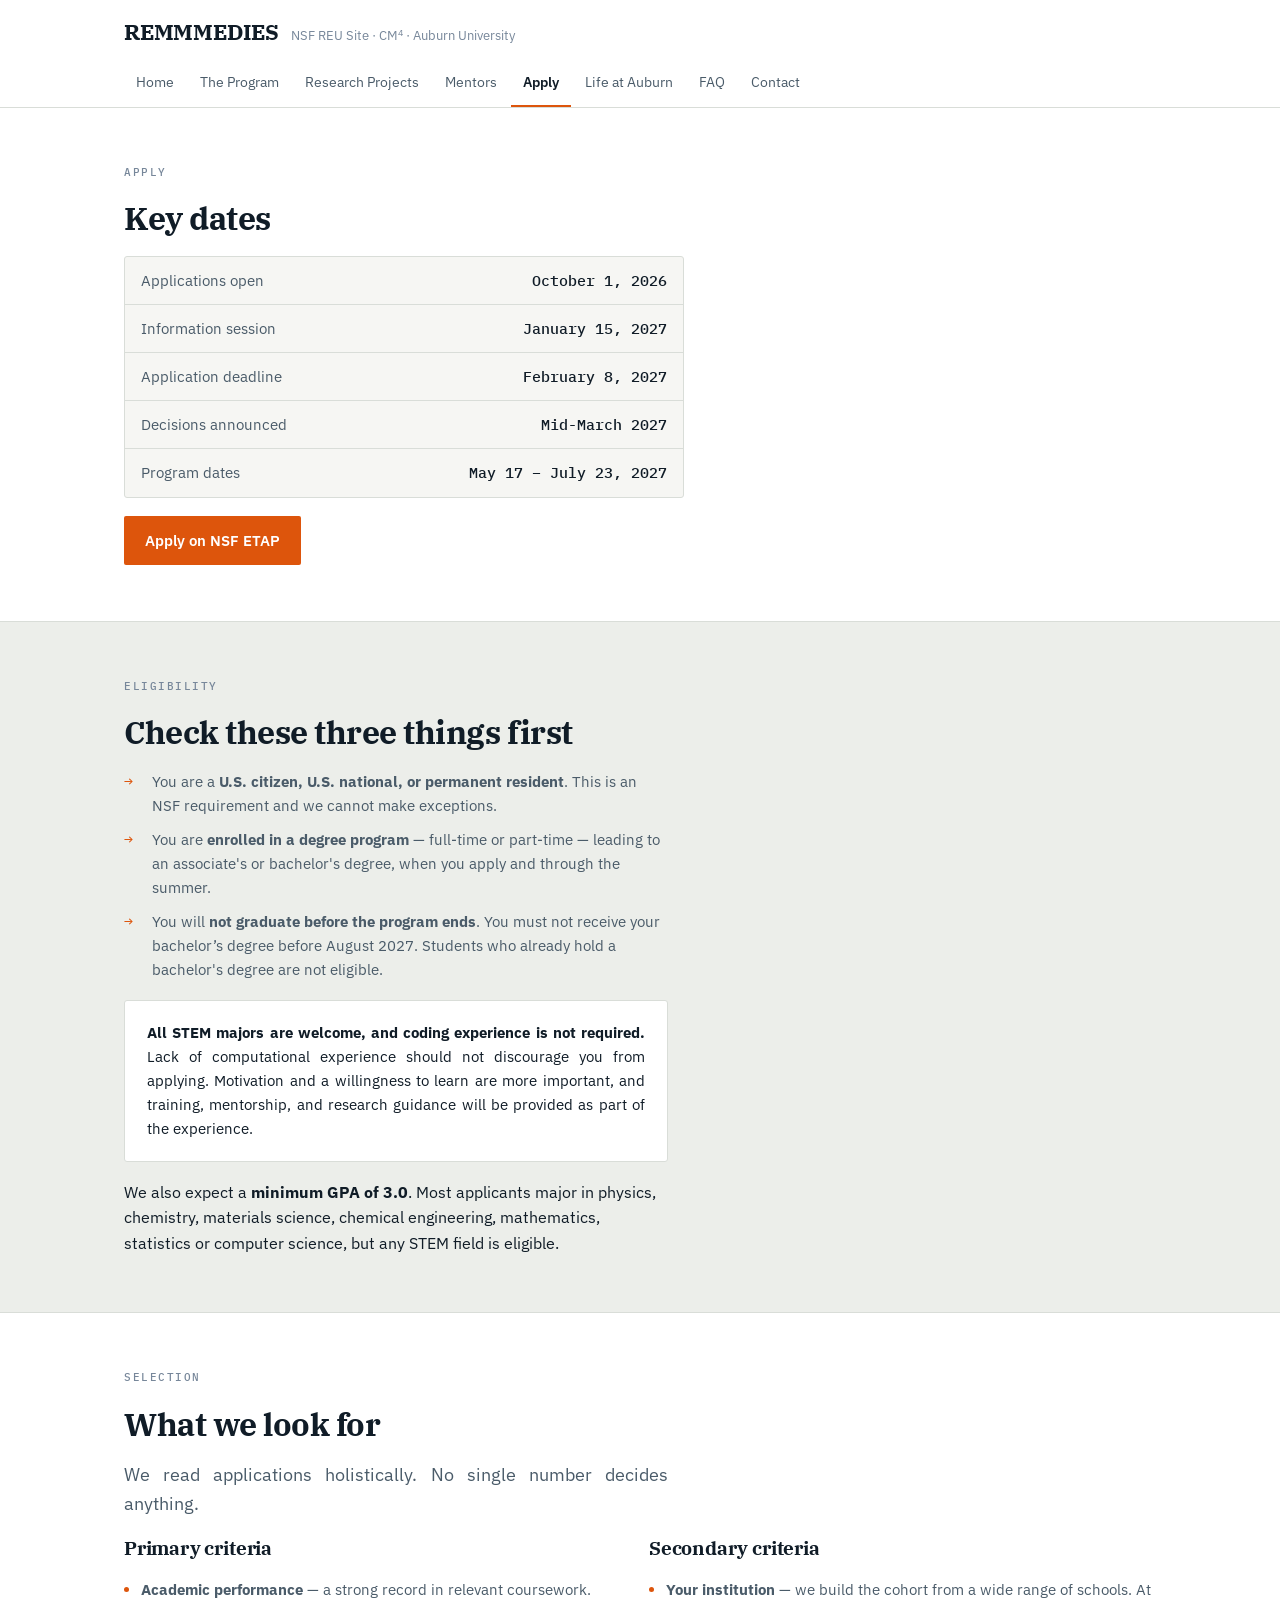
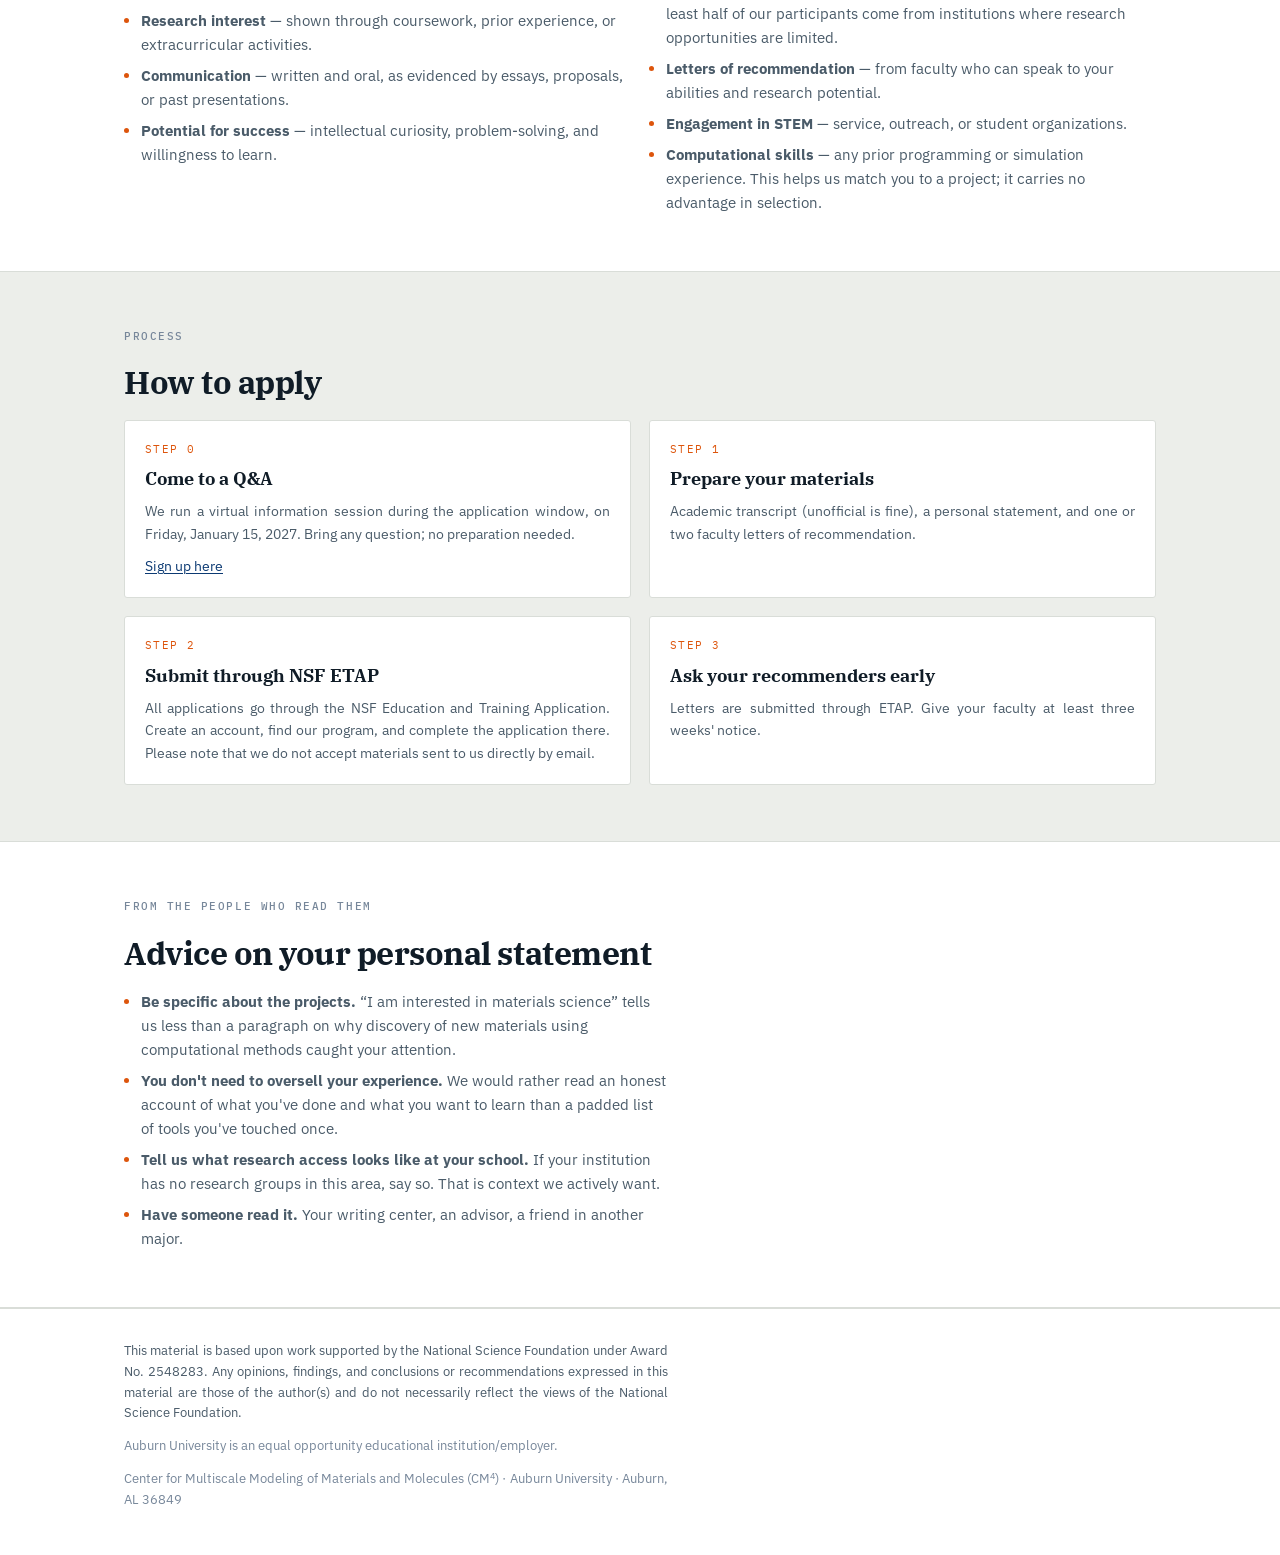
==== commit 4a144dae: "Add files via upload" ====
--- a/apply.html
+++ b/apply.html
@@ -101,7 +101,7 @@
     <p class="eyebrow">Process</p>
     <h2 class="sec">How to apply</h2>
     <div class="grid g2">
-      <div class="proj"><p class="num">STEP 0</p><h3>Come to a Q&amp;A</h3><p class="d">We run a virtual information session during the application window, on Friday, January 15, 2027. Bring any question; no preparation needed. <a href="https://auburn.qualtrics.com/jfe/form/SV_bDFC5hI9jSDScSy">Sign up here</a>.</p></div>
+      <div class="proj"><p class="num">STEP 0</p><h3>Come to a Q&amp;A</h3><p class="d">We run a virtual information session during the application window, on Friday, January 15, 2027. Bring any question; no preparation needed.</p><p class="d"><a href="https://auburn.qualtrics.com/jfe/form/SV_bDFC5hI9jSDScSy">Sign up here</a></p></div>
       <div class="proj"><p class="num">STEP 1</p><h3>Prepare your materials</h3><p class="d">Academic transcript (unofficial is fine), a personal statement, and one or two faculty letters of recommendation.</p></div>
       <div class="proj"><p class="num">STEP 2</p><h3>Submit through NSF ETAP</h3><p class="d">All applications go through the NSF Education and Training Application. Create an account, find our program, and complete the application there. Please note that we do not accept materials sent to us directly by email.</p></div>
       <div class="proj"><p class="num">STEP 3</p><h3>Ask your recommenders early</h3><p class="d">Letters are submitted through ETAP. Give your faculty at least three weeks' notice.</p></div>
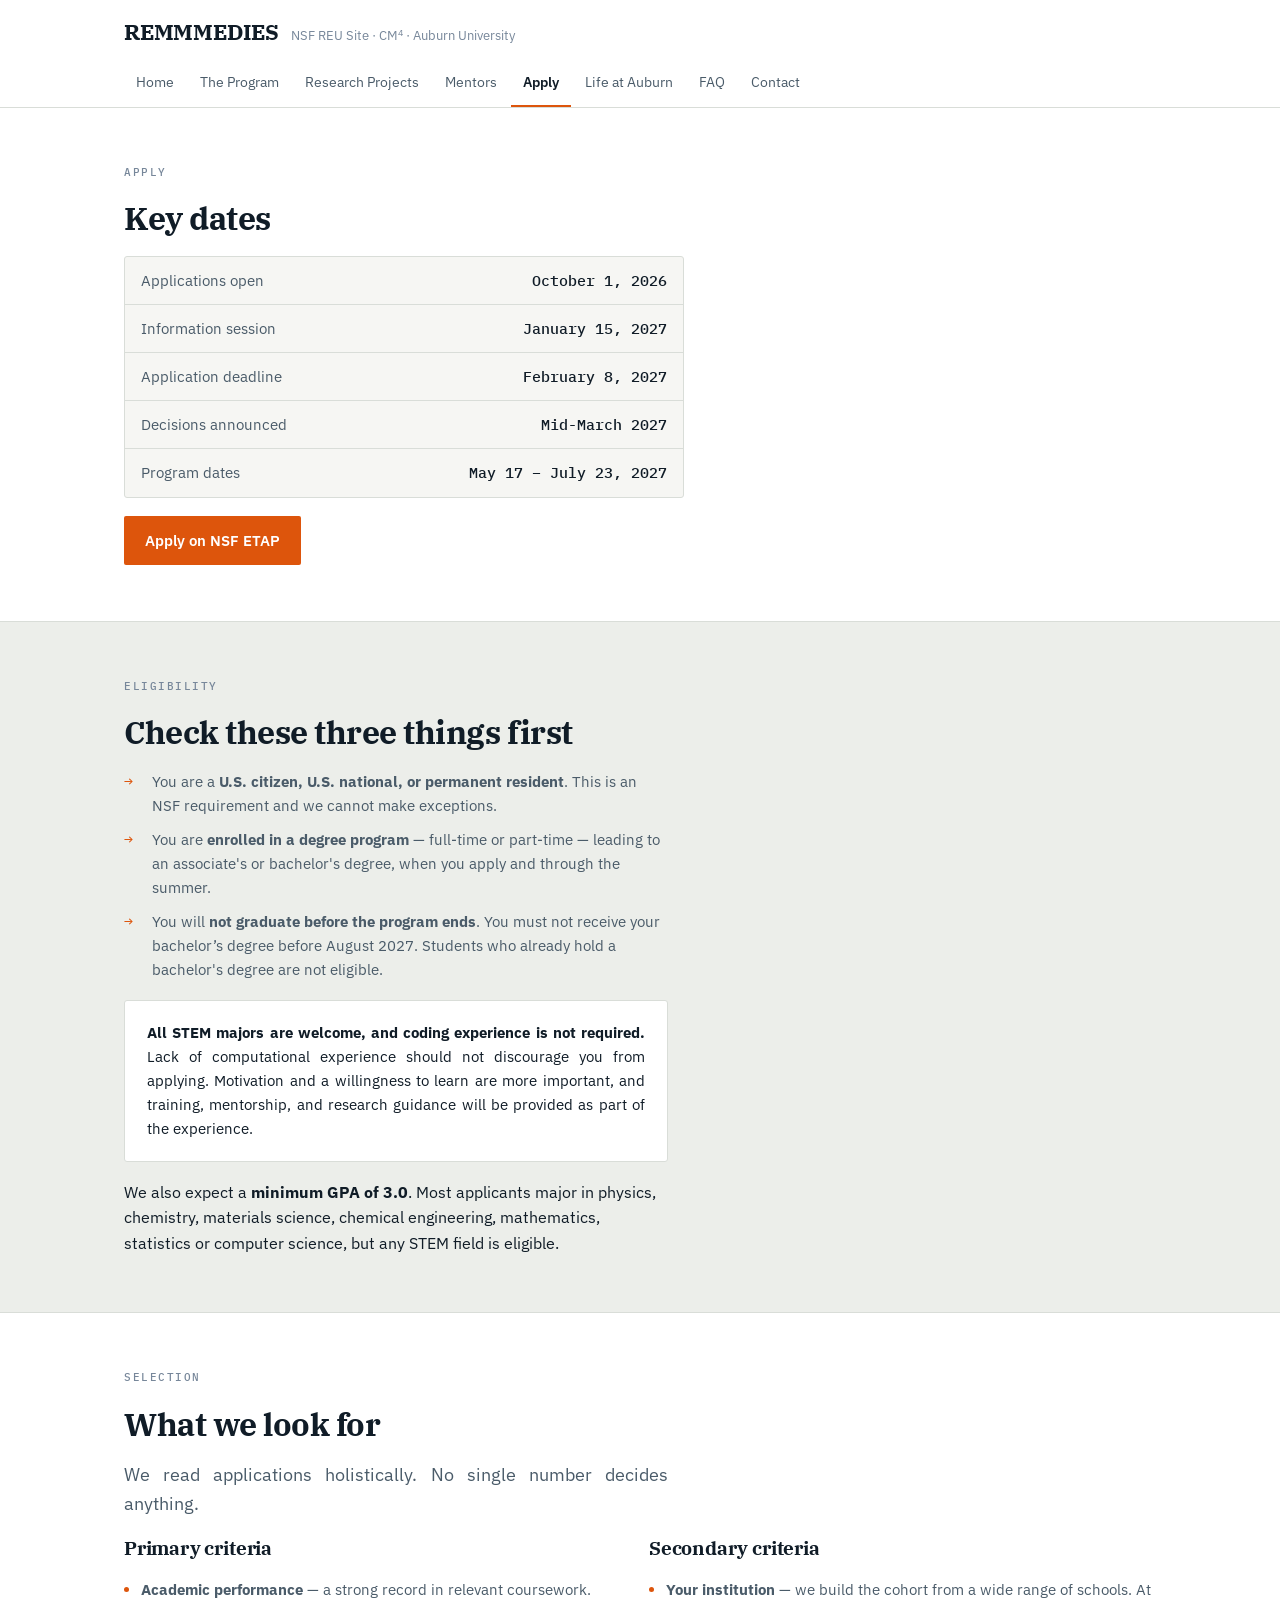
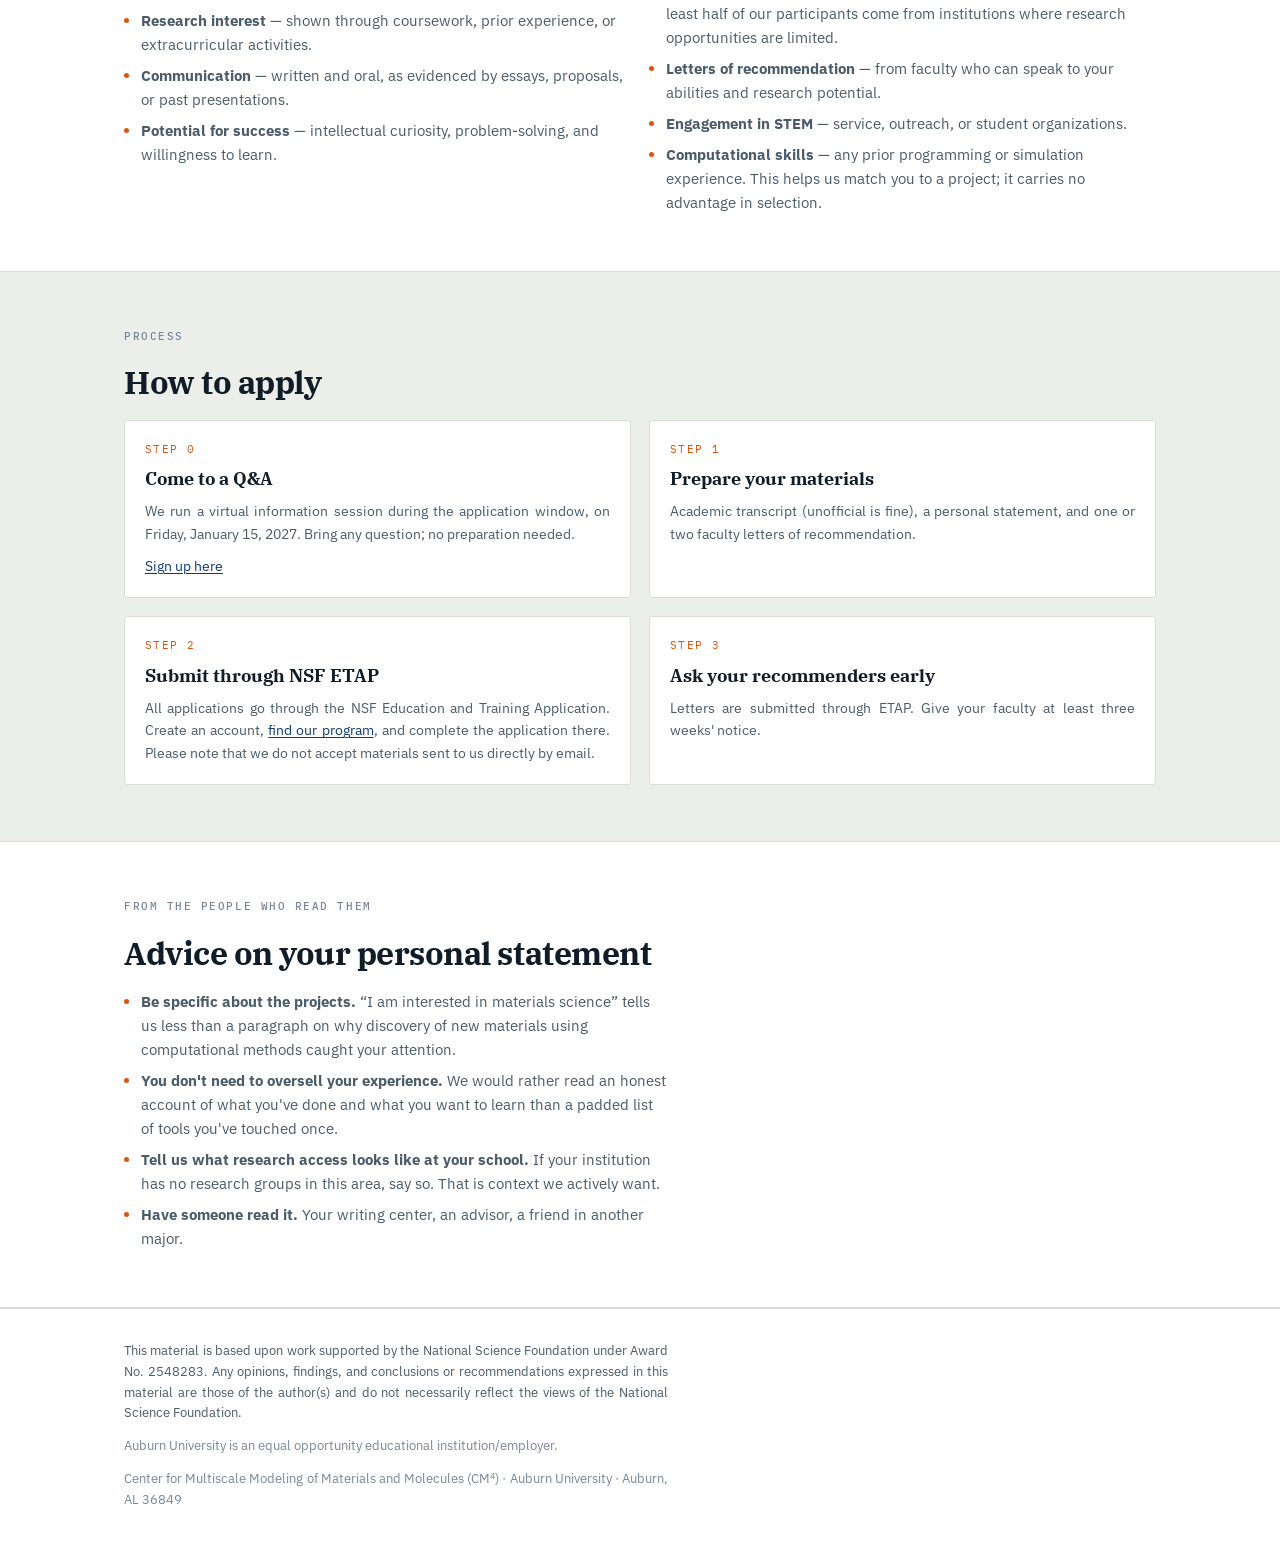
==== commit 15128655: "Add files via upload" ====
--- a/apply.html
+++ b/apply.html
@@ -48,7 +48,7 @@
       <div><span class="k">Decisions announced</span><span class="v">Mid-March 2027</span></div>
       <div><span class="k">Program dates</span><span class="v">May 17 &ndash; July 23, 2027</span></div>
     </div>
-    <p><a class="btn btn-primary" href="[[ETAP LINK]]">Apply on NSF ETAP</a></p>
+    <p><a class="btn btn-primary" href="https://etap.nsf.gov/search">Apply on NSF ETAP</a></p>
   </div>
 </section>
 
@@ -103,7 +103,7 @@
     <div class="grid g2">
       <div class="proj"><p class="num">STEP 0</p><h3>Come to a Q&amp;A</h3><p class="d">We run a virtual information session during the application window, on Friday, January 15, 2027. Bring any question; no preparation needed.</p><p class="d"><a href="https://auburn.qualtrics.com/jfe/form/SV_bDFC5hI9jSDScSy">Sign up here</a></p></div>
       <div class="proj"><p class="num">STEP 1</p><h3>Prepare your materials</h3><p class="d">Academic transcript (unofficial is fine), a personal statement, and one or two faculty letters of recommendation.</p></div>
-      <div class="proj"><p class="num">STEP 2</p><h3>Submit through NSF ETAP</h3><p class="d">All applications go through the NSF Education and Training Application. Create an account, find our program, and complete the application there. Please note that we do not accept materials sent to us directly by email.</p></div>
+      <div class="proj"><p class="num">STEP 2</p><h3>Submit through NSF ETAP</h3><p class="d">All applications go through the NSF Education and Training Application. Create an account, <a href="https://etap.nsf.gov/search">find our program</a>, and complete the application there. Please note that we do not accept materials sent to us directly by email.</p></div>
       <div class="proj"><p class="num">STEP 3</p><h3>Ask your recommenders early</h3><p class="d">Letters are submitted through ETAP. Give your faculty at least three weeks' notice.</p></div>
     </div>
   </div>
--- a/assets/css/site.css
+++ b/assets/css/site.css
@@ -268,11 +268,9 @@
 .proj .meth{font-family:"IBM Plex Mono",monospace;font-size:11.5px;color:var(--ink-3);line-height:1.5}
 .proj .d{font-size:14px;color:var(--ink-2)}
 
-/* Uniform card headers: reserve two lines for the title, the mentor list and
-   the methods line, so every collapsed card is the same height and the
+/* Uniform card headers: reserve two lines for the title and the methods line, so every collapsed card is the same height and the
    "Project details" toggles line up across the grid. */
 .projgrid .proj h3{min-height:2.5em}
-.projgrid .proj .who{min-height:3.2em}
 .projgrid .proj .meth{min-height:3em}
 .projgrid .proj > details{margin-top:auto}
 
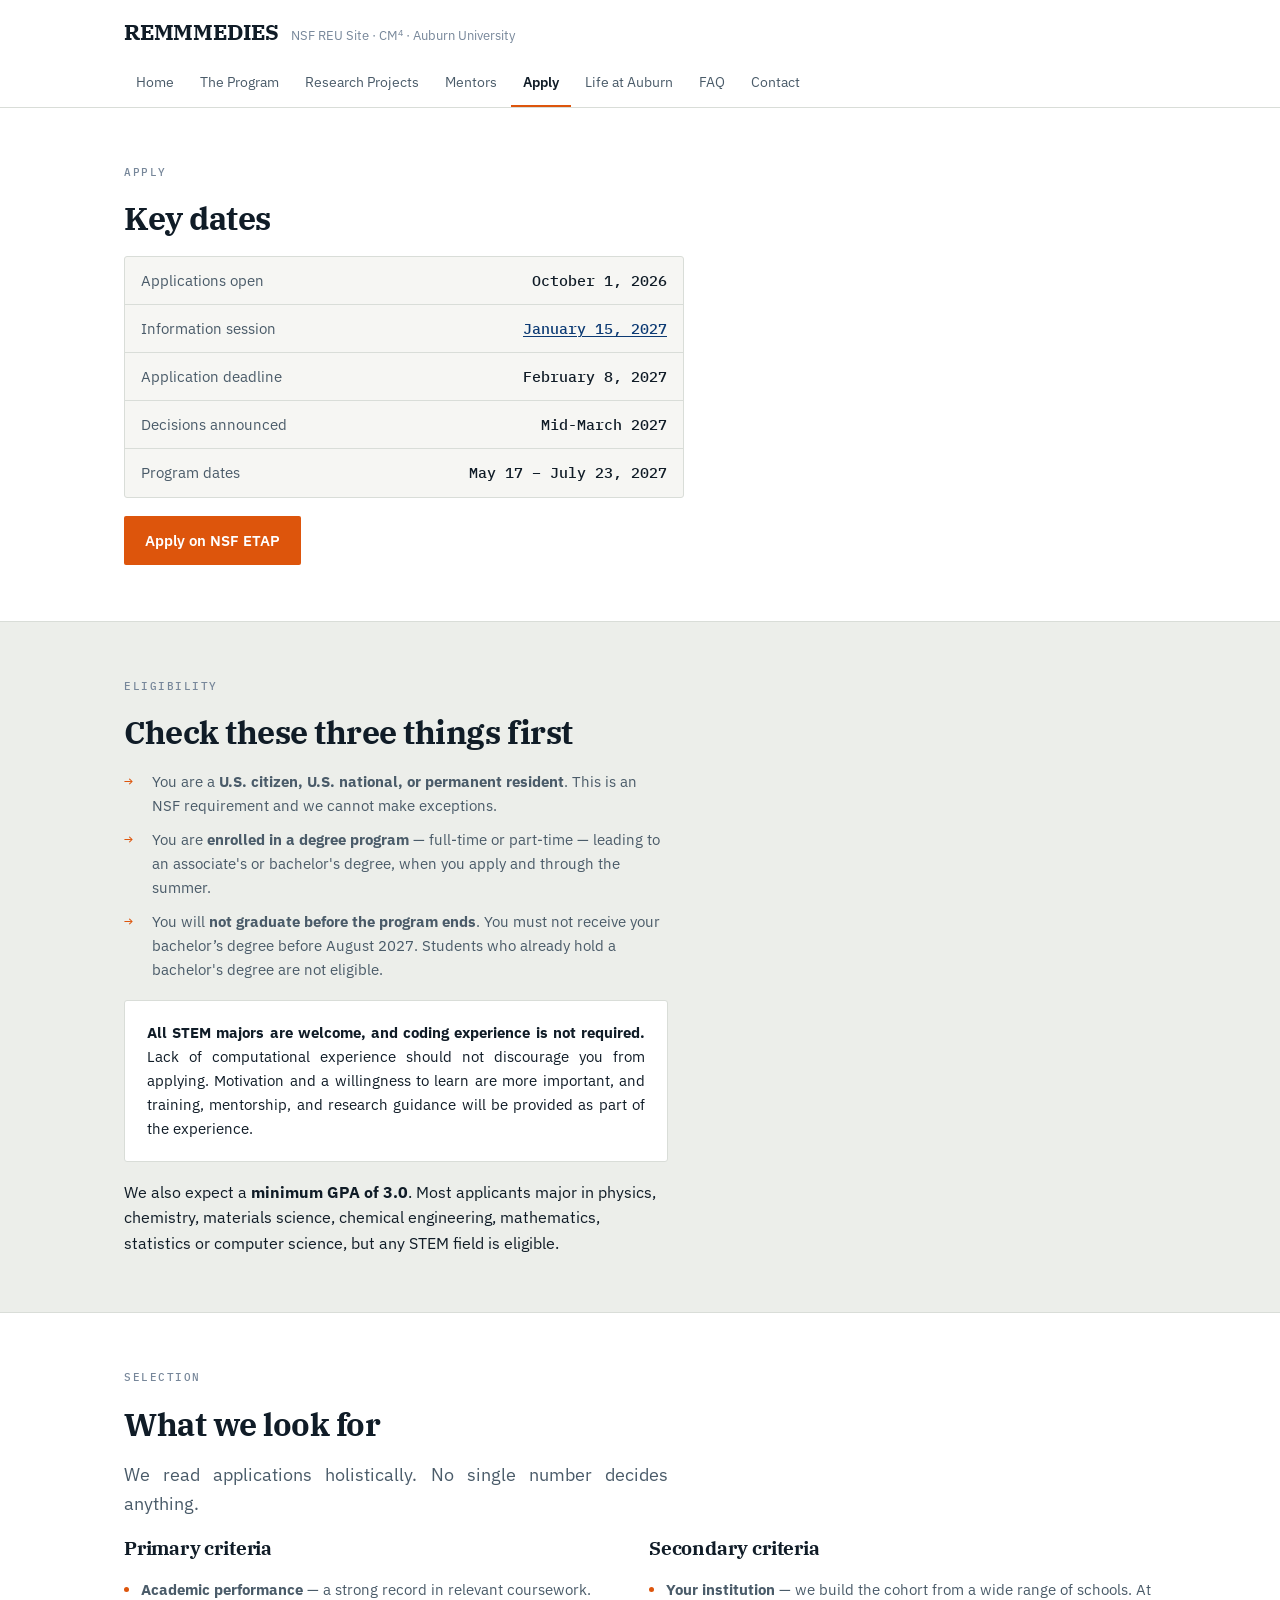
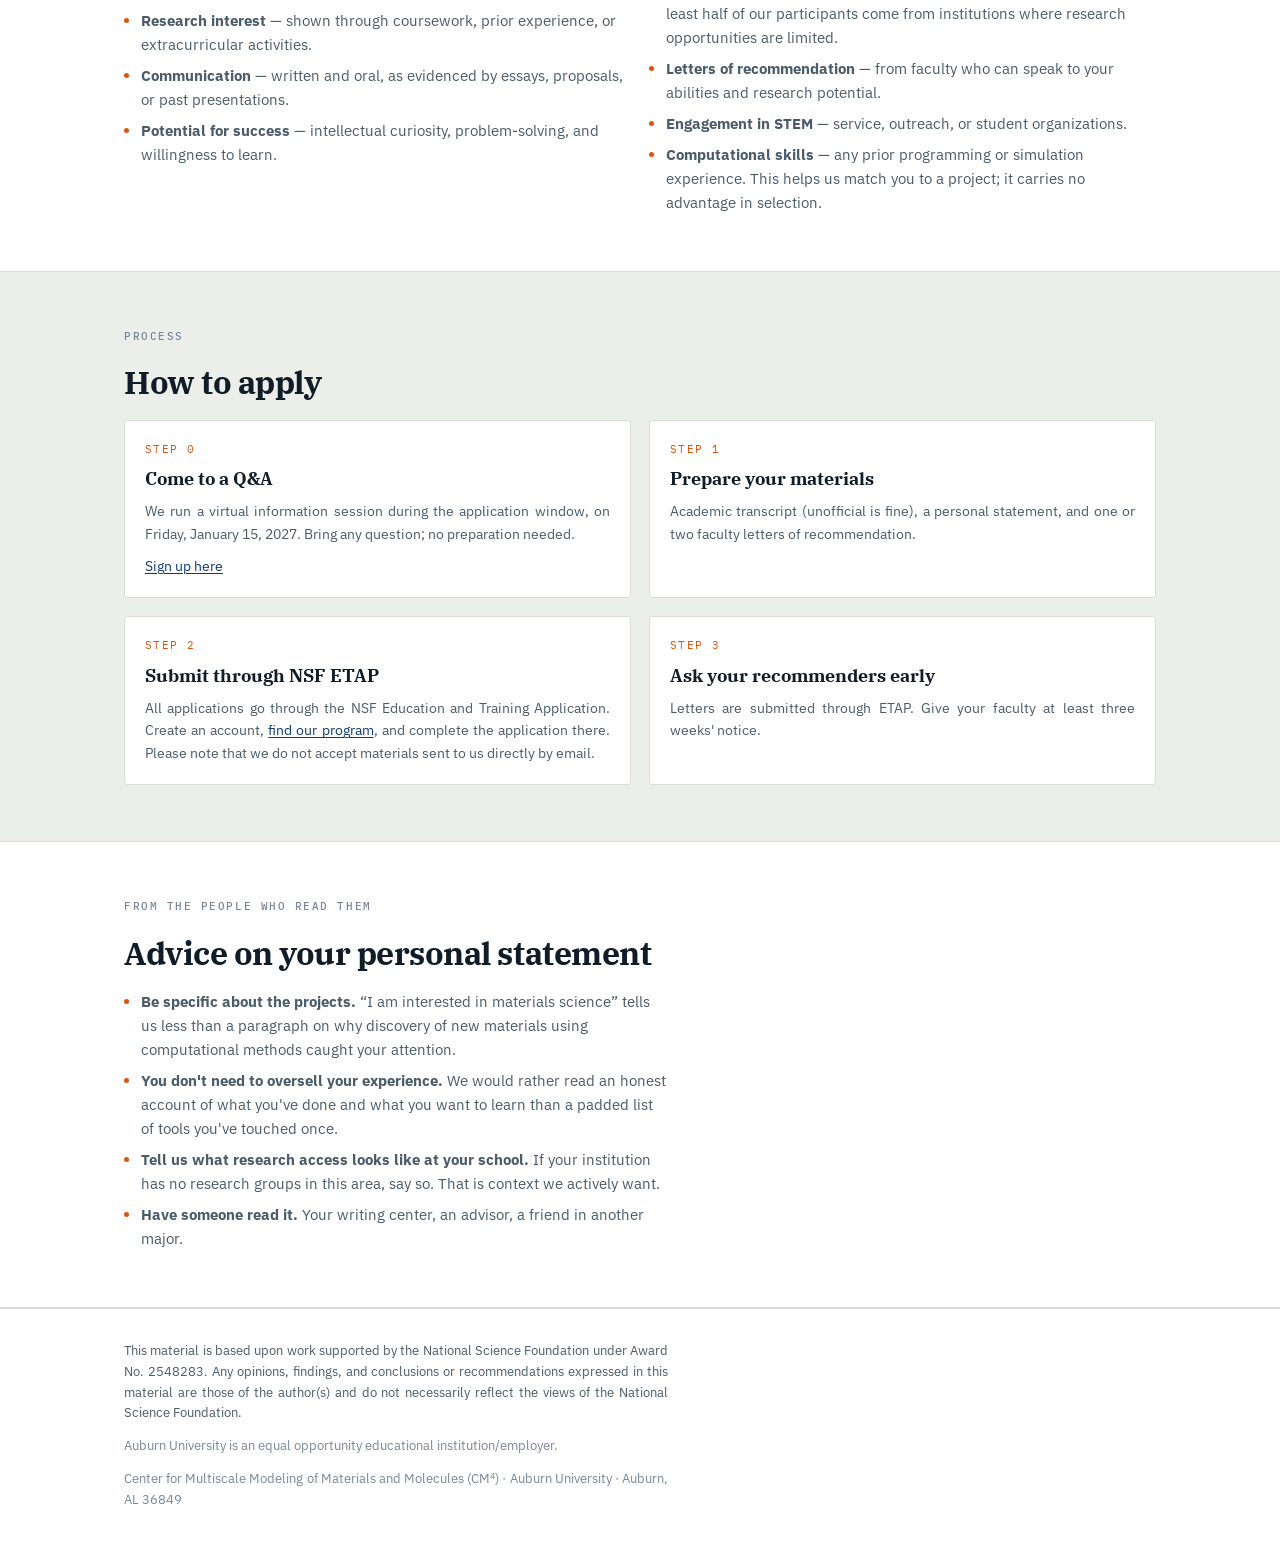
==== commit b3514191: "Add files via upload" ====
--- a/apply.html
+++ b/apply.html
@@ -43,7 +43,7 @@
     <h1 class="sec">Key dates</h1>
     <div class="kv">
       <div><span class="k">Applications open</span><span class="v">October 1, 2026</span></div>
-      <div><span class="k">Information session</span><span class="v">January 15, 2027</span></div>
+      <div><span class="k">Information session</span><span class="v"><a href="https://auburn.qualtrics.com/jfe/form/SV_bDFC5hI9jSDScSy">January 15, 2027</a></span></div>
       <div><span class="k">Application deadline</span><span class="v">February 8, 2027</span></div>
       <div><span class="k">Decisions announced</span><span class="v">Mid-March 2027</span></div>
       <div><span class="k">Program dates</span><span class="v">May 17 &ndash; July 23, 2027</span></div>
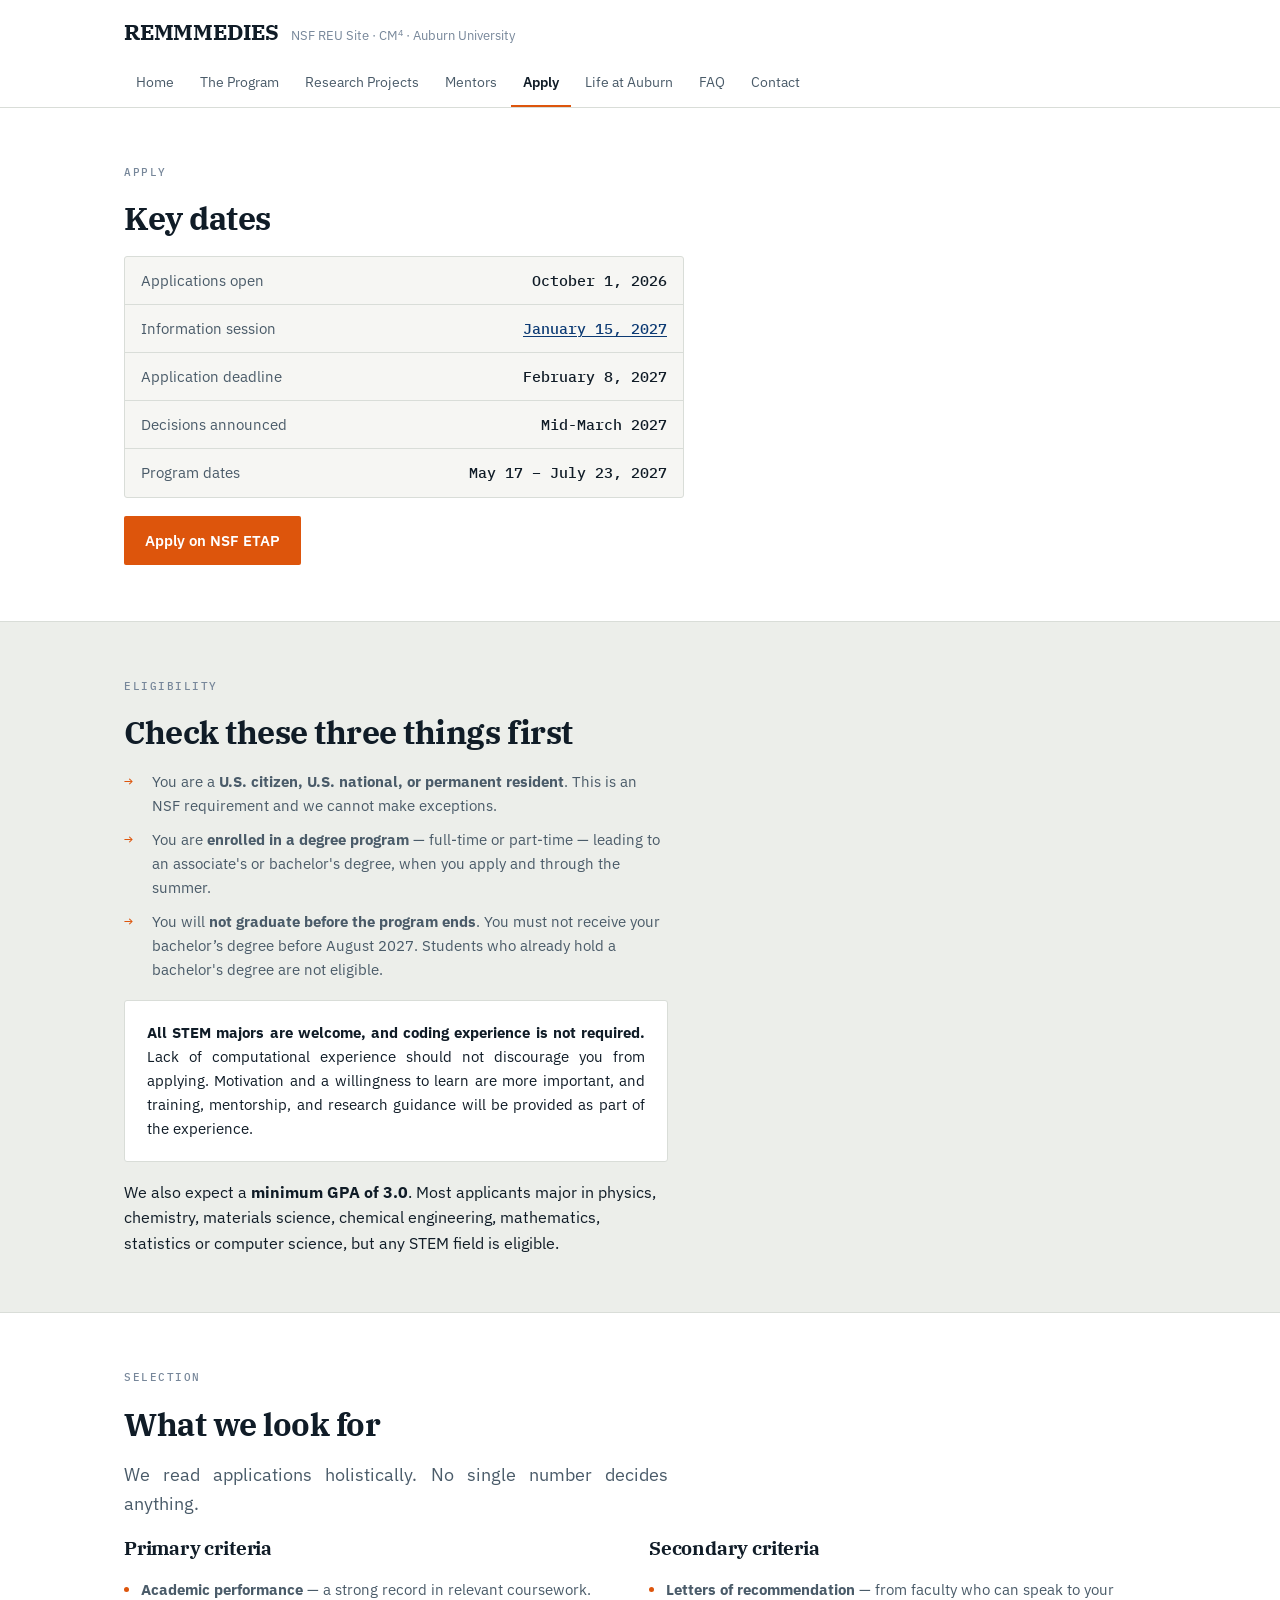
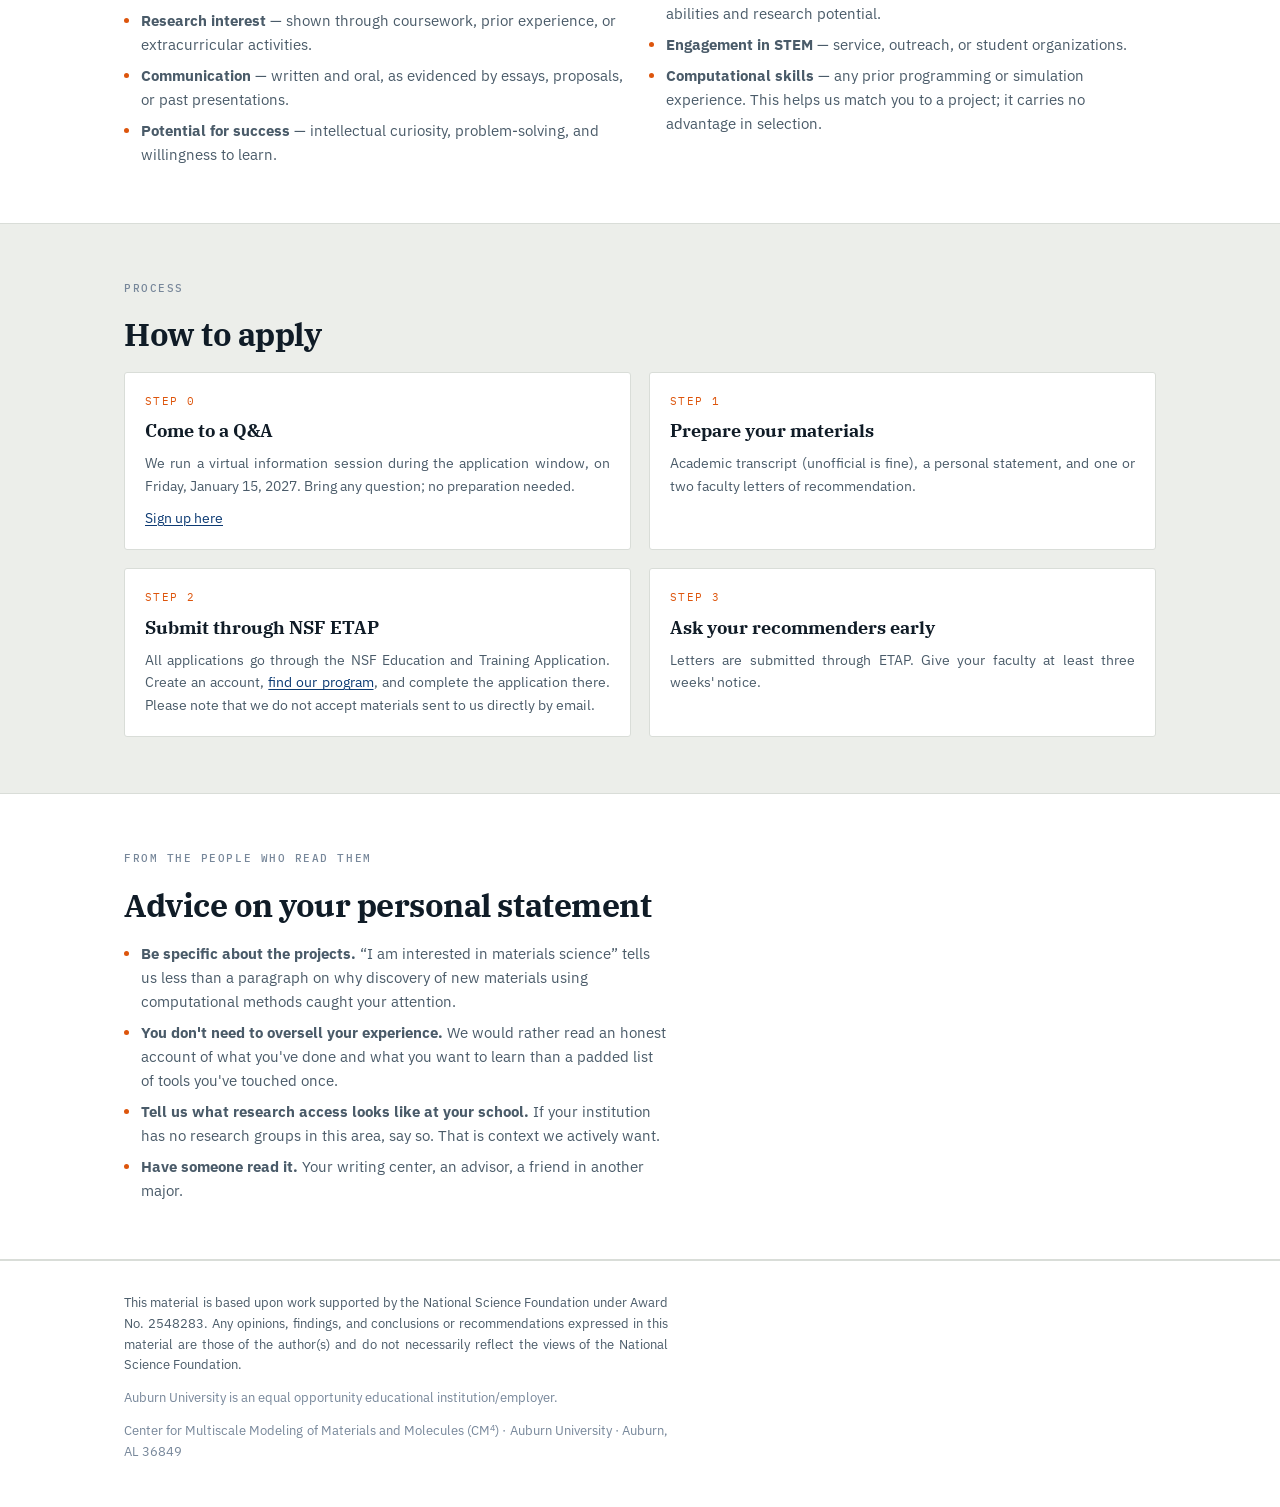
==== commit 807e4e2a: "Add files via upload" ====
--- a/apply.html
+++ b/apply.html
@@ -86,7 +86,6 @@
       <div class="stack">
         <h3 class="sub">Secondary criteria</h3>
         <ul class="clean">
-          <li><strong>Your institution</strong> — we build the cohort from a wide range of schools. At least half of our participants come from institutions where research opportunities are limited.</li>
           <li><strong>Letters of recommendation</strong> — from faculty who can speak to your abilities and research potential.</li>
           <li><strong>Engagement in STEM</strong> — service, outreach, or student organizations.</li>
           <li><strong>Computational skills</strong> — any prior programming or simulation experience. This helps us match you to a project; it carries no advantage in selection.</li>
